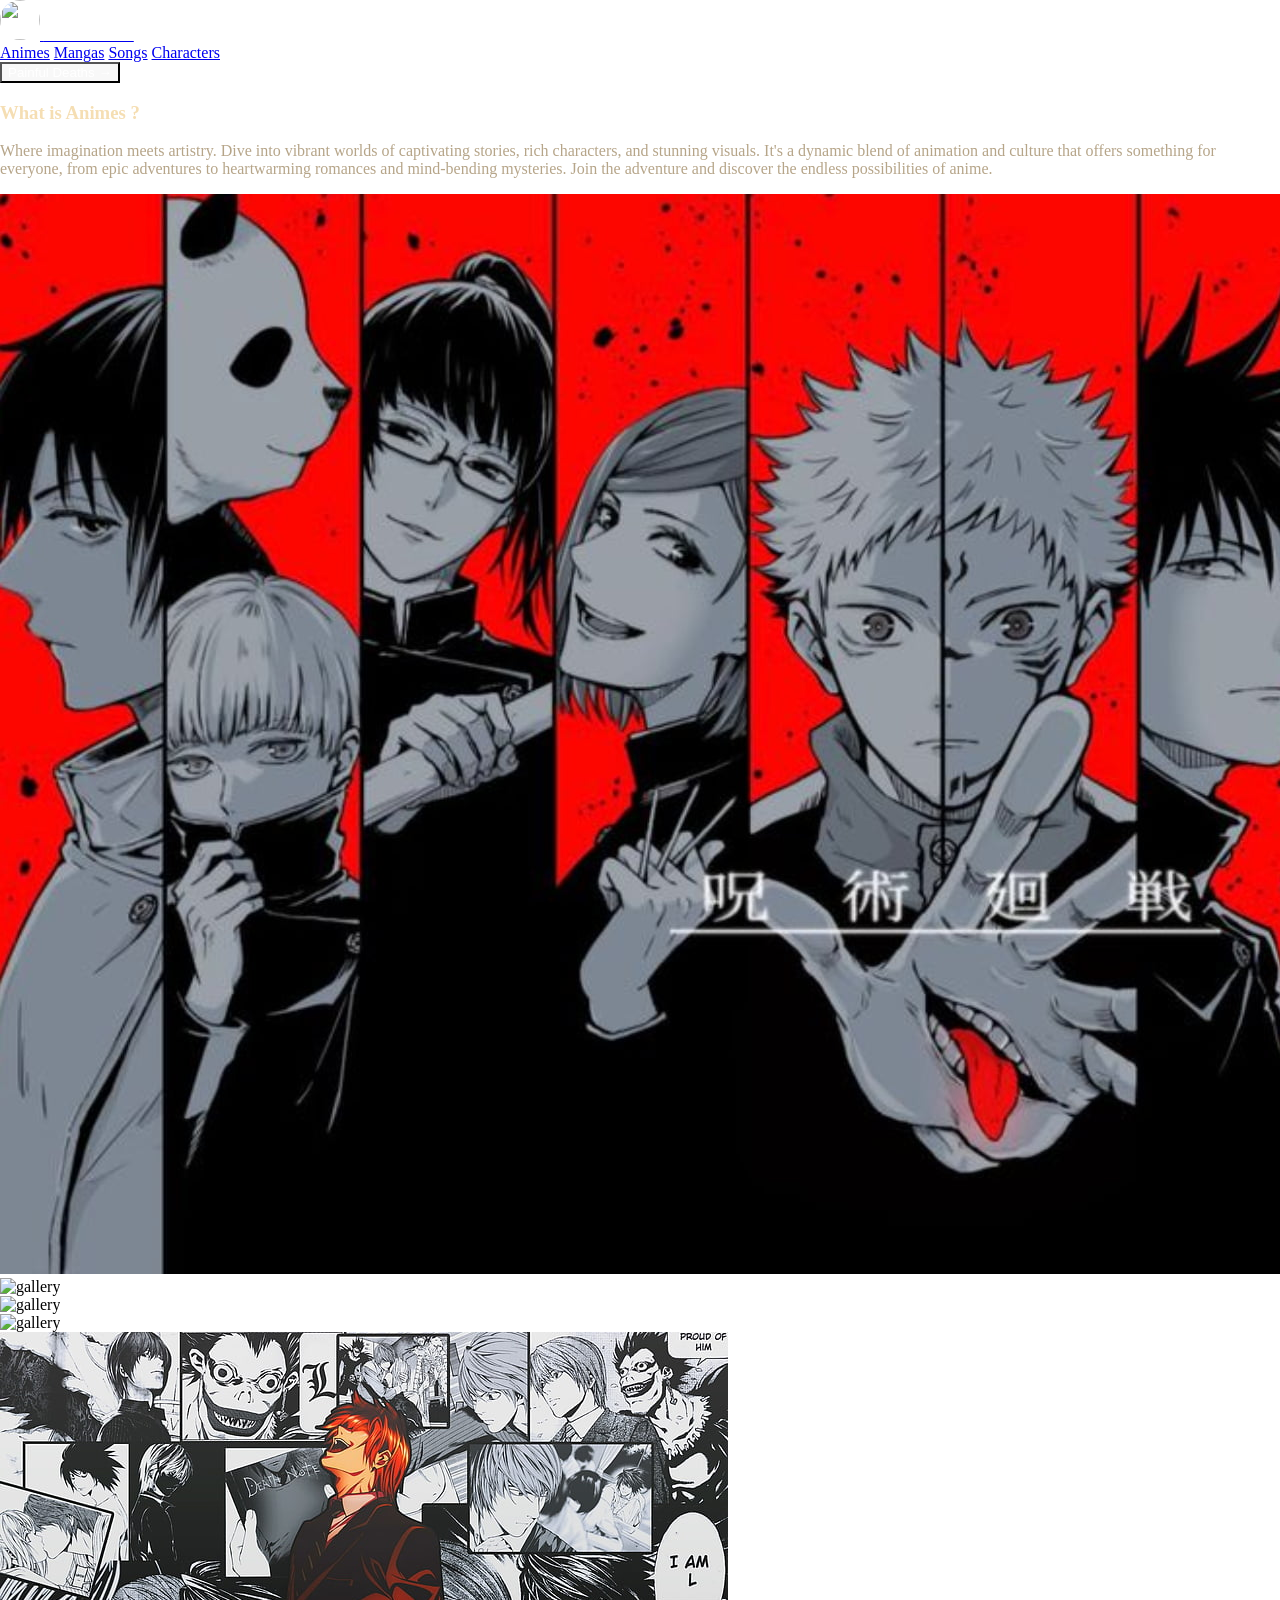
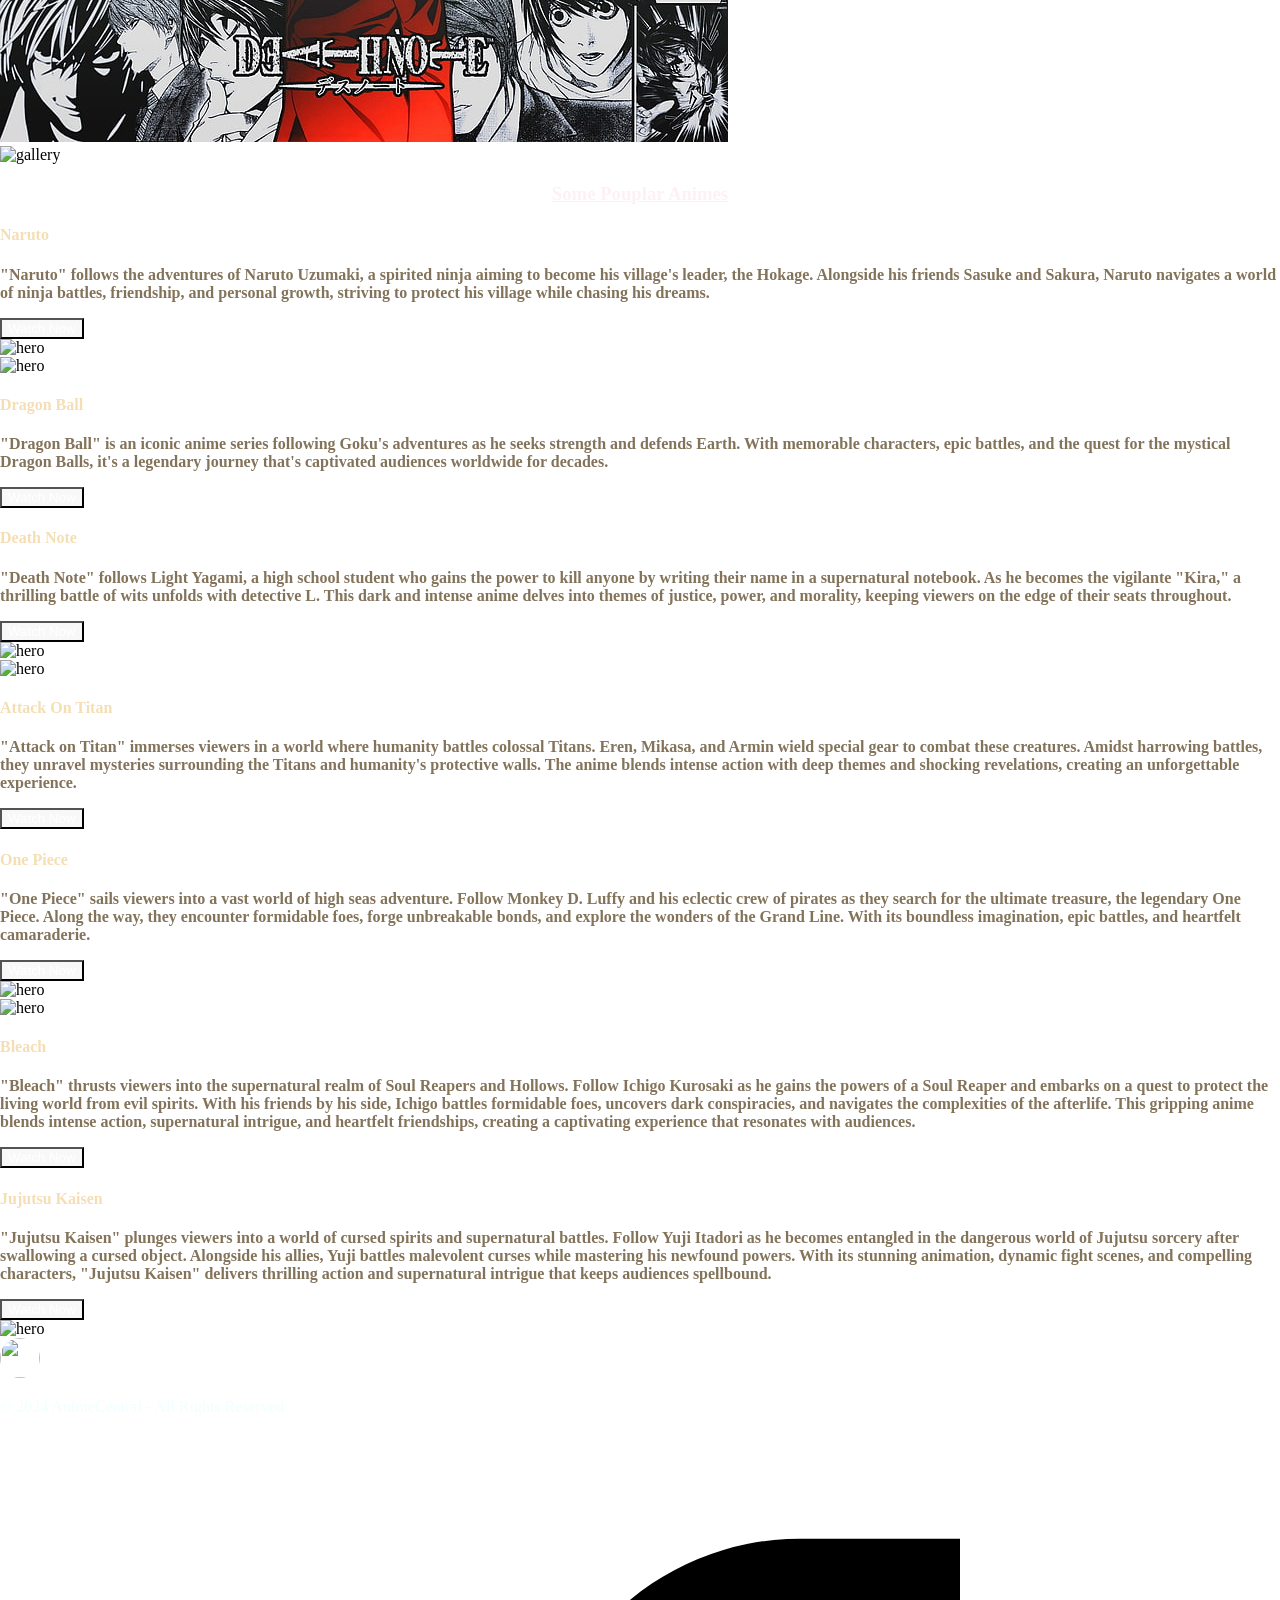
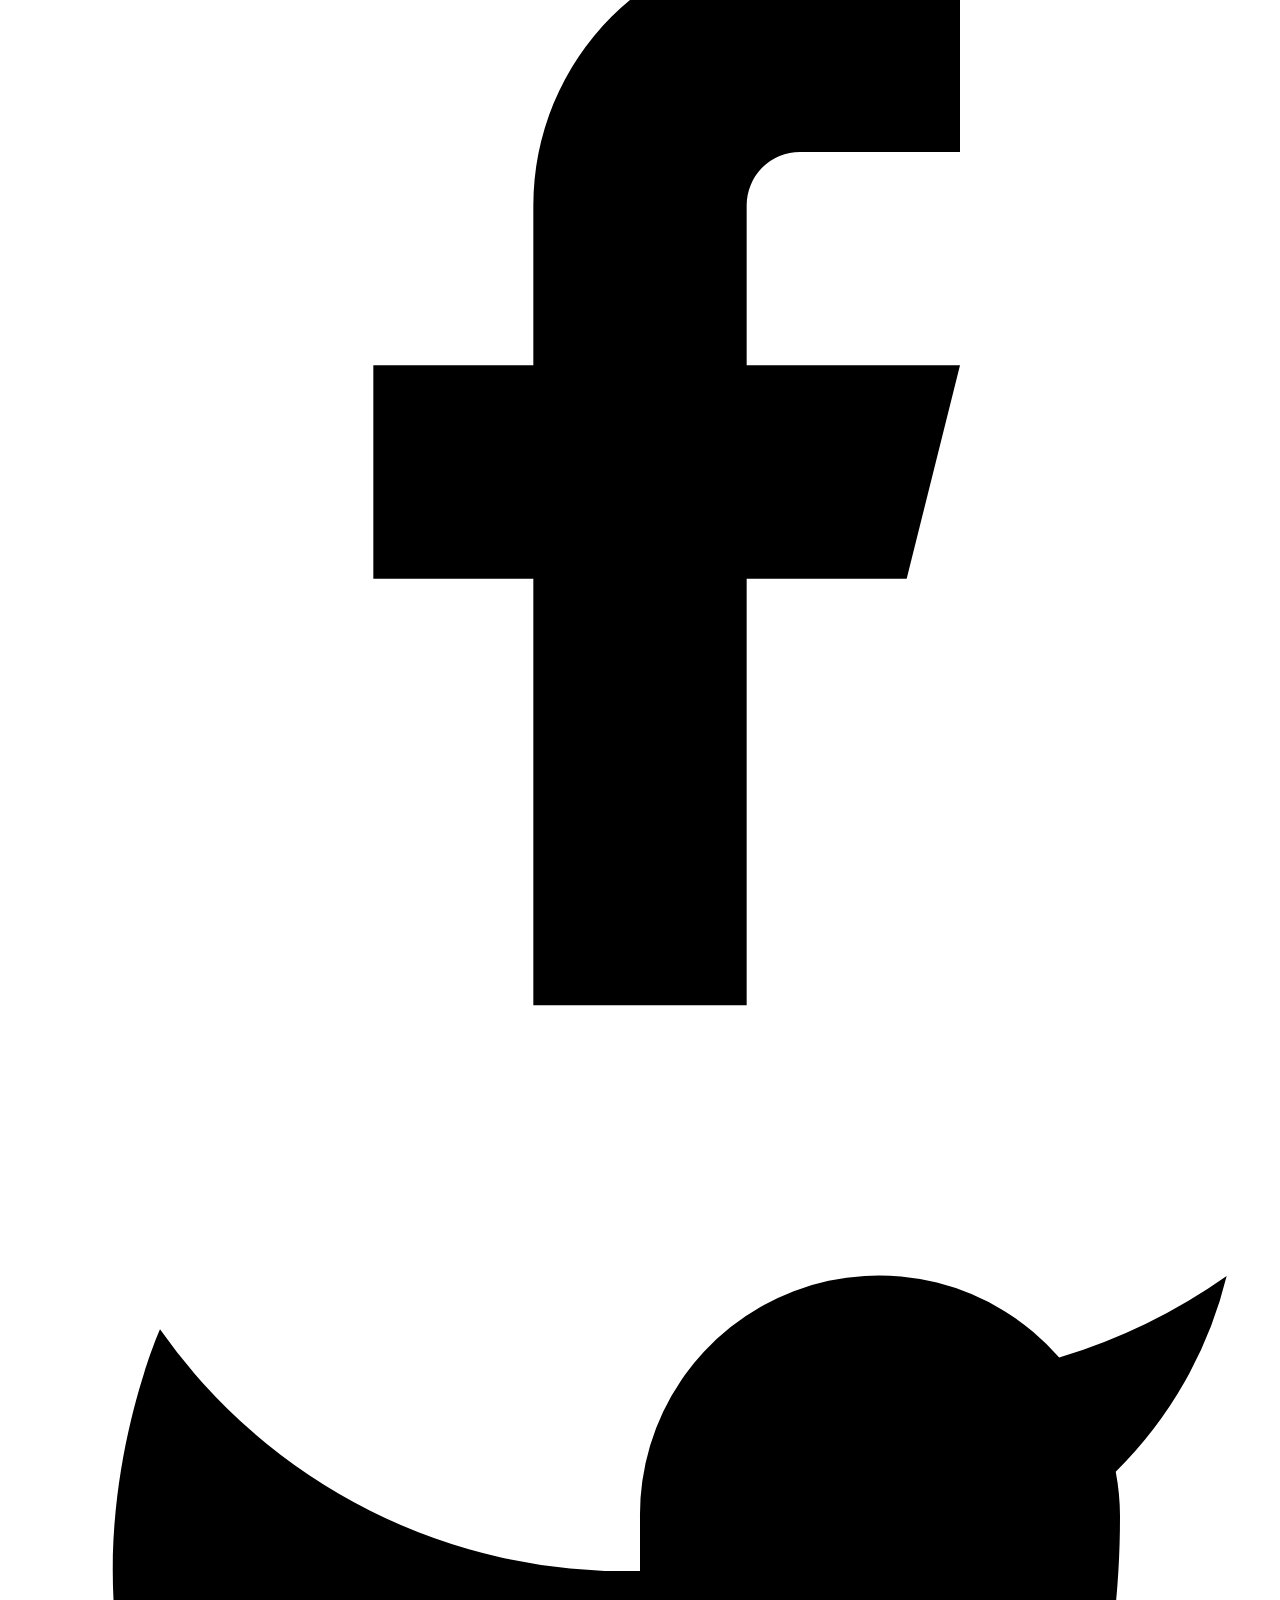
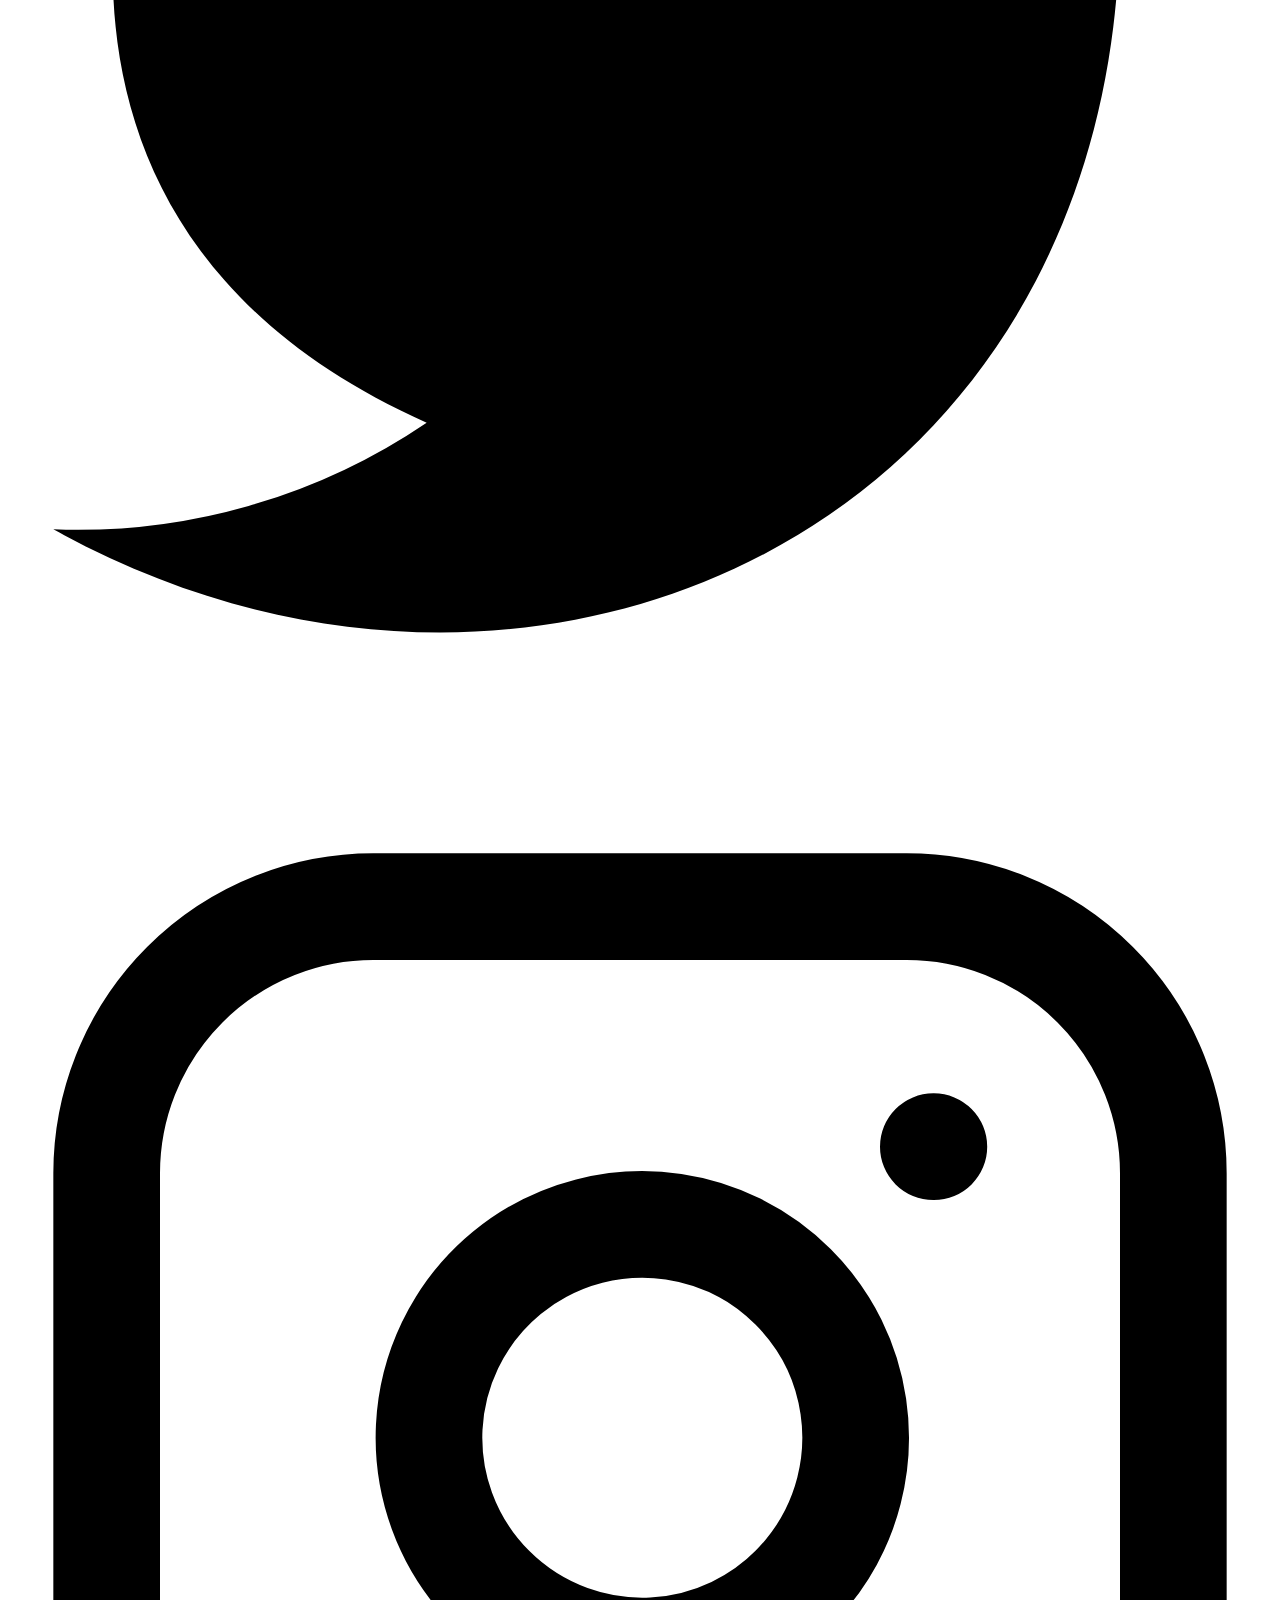
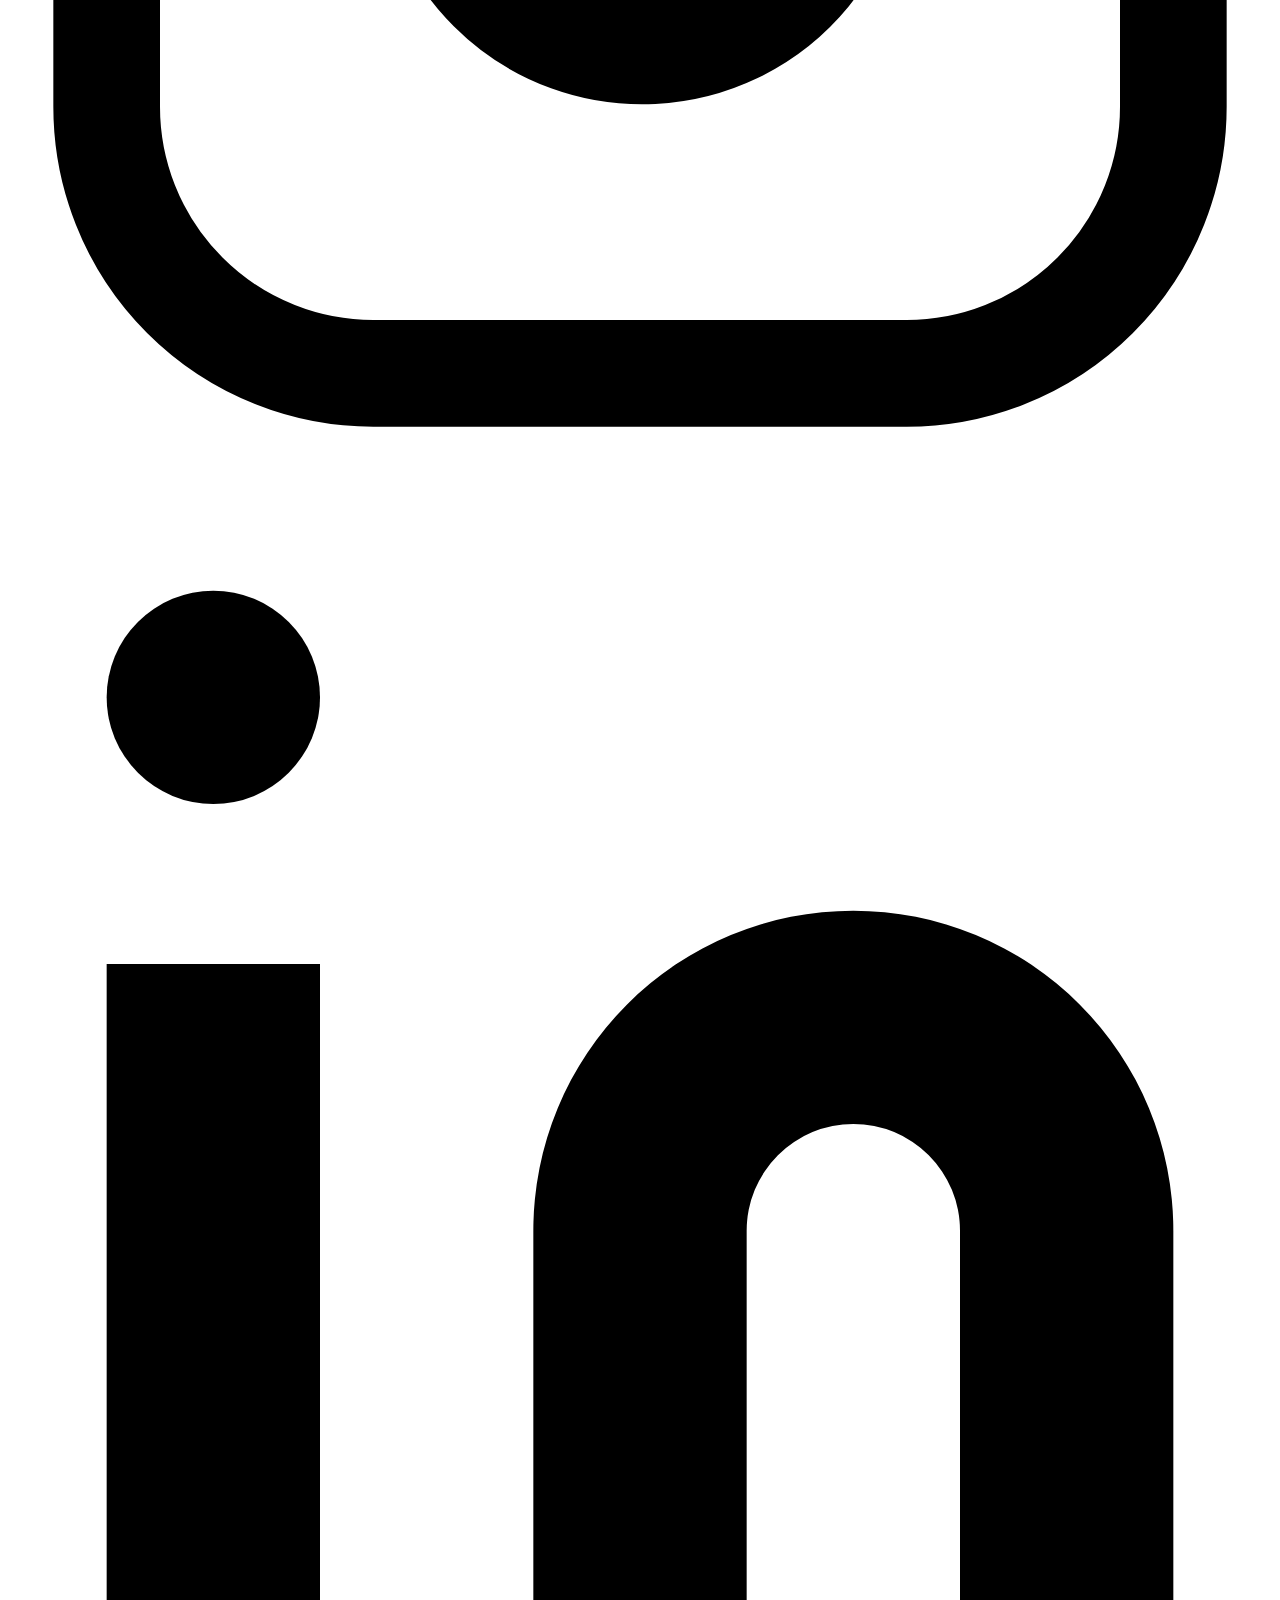
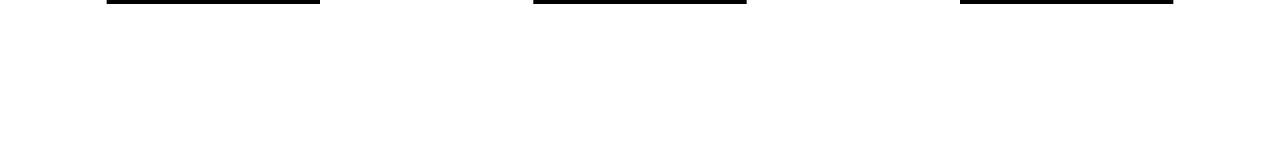
==== index.html @ fd080f4b "first commit" ====
<!DOCTYPE html>
<html lang="en">

<head>
  <meta charset="UTF-8">
  <meta name="viewport" content="width=device-width, initial-scale=1.0">
  <title>AnimeCentral - Greatest Anime Website</title>
  <link rel="stylesheet" href="style.css">
  <script src="https://cdn.tailwindcss.com"></script>
  <link rel="shortcut icon" href="Images\kakashi.ico" type="image/x-icon">


</head>

<body>
  <section class="main">
    <header class="text-gray-600 body-font">
      <div class="container mx-auto flex flex-wrap p-5 flex-col md:flex-row items-center">
        <a href="index.html" class="flex title-font font-medium items-center text-gray-900 mb-4 md:mb-0">
          <img
            src="https://www.wallpaperflare.com/static/467/499/639/sharingan-naruto-shippuuden-mangekyou-sharingan-uchiha-obito-wallpaper.jpg"
            alt="" style="height: 40px; width: 40px; object-fit: cover; border-radius: 50%;">
          <span class="ml-3 text-xl" style="color: white;">AnimeCentral</span>
        </a>
        <nav class="md:ml-auto md:mr-auto flex flex-wrap items-center text-base justify-center"
          style="color: white; cursor: pointer;">
          <a href="anime.html" class="mr-5 hover:text-white-900">Animes</a>
          <a href="manga.html" class="mr-5 hover:text-white-900">Mangas</a>
          <a href="song.html" class="mr-5 hover:text-white-900">Songs</a>
          <a href="character.html" class="mr-5 hover:text-white-900">Characters</a>
        </nav>
        <a href="death.html">
            
          <button
            class="inline-flex items-center bg-gray-100 border-0 py-1 px-3 focus:outline-none hover:bg-gray-200 rounded text-base mt-4 md:mt-0"
            style="background-color:rgba(188, 183, 186, 0.1); color: white;">Painful Deaths &rarr;
          </button>
      </a>
      </div>
    </header>
    <section class="text-gray-600 body-font">
      <div class="container px-5 py-24 mx-auto flex flex-wrap">
        <div class="flex w-full mb-20 flex-wrap">
          <h1 class="sm:text-3xl text-2xl font-medium title-font text-gray-900 lg:w-1/3 lg:mb-0 mb-4"
            style="color: wheat;">What is Animes ?</h1>
          <p class="lg:pl-6 lg:w-2/3 mx-auto leading-relaxed text-base" style="color: rgb(182, 165, 137);">Where
            imagination meets artistry. Dive into vibrant worlds of captivating stories, rich characters, and stunning
            visuals. It's a dynamic blend of animation and culture that offers something for everyone, from epic
            adventures to heartwarming romances and mind-bending mysteries. Join the adventure and discover the endless
            possibilities of anime.</p>
        </div>
        <div class="flex flex-wrap md:-m-2 -m-1">
          <div class="flex flex-wrap w-1/2">
            <div class="md:p-2 p-1 w-1/2">
              <img alt="gallery" class="w-full object-cover h-full object-center block"
                src="Images\wallpaperflare.com_wallpaper.jpg" style="object-fit: fill;">
            </div>
            <div class="md:p-2 p-1 w-1/2">
              <img alt="gallery" class="w-full object-cover h-full object-center block"
                src="https://e0.pxfuel.com/wallpapers/911/538/desktop-wallpaper-all-naruto-characters-naruto-shippuden-characters-thumbnail.jpg"
                style="object-fit: cover;">
            </div>
            <div class="md:p-2 p-1 w-full">
              <img alt="gallery" class="w-full h-full object-cover object-center block"
                src="https://www.animenewsnetwork.com/thumbnails/crop1200x630gHC/cms/daily-briefs/179746/aot_original-kv_logo_copyright-scaled.jpg"
                style="object-fit: fill;">
            </div>
          </div>
          <div class="flex flex-wrap w-1/2">
            <div class="md:p-2 p-1 w-full">
              <img alt="gallery" class="w-full h-full object-cover object-center block"
                src="https://static.bandainamcoent.eu/high/dragon-ball/super-dragonball-heroes/00-page-setup/sdbh_game-thumbnail.jpg"
                style="object-fit: fill; object-position: center center;">
            </div>
            <div class="md:p-2 p-1 w-1/2">
              <img alt="gallery" class="w-full object-cover h-full object-center block"
                src="Images\death-note-yagami-light-manga-anime-wallpaper-preview.jpg" style="object-fit: cover;">
            </div>
            <div class="md:p-2 p-1 w-1/2">
              <img alt="gallery" class="w-full object-cover h-full object-center block"
                src="https://static.bandainamcoent.eu/high/one-piece/one-piece-unlimited-word-red-dlx/00-page-setup/opuwr_game-thumbnail.jpg"
                style="object-fit: cover no-repeat; ">
            </div>
          </div>
        </div>
      </div>
      <h1 class="title-font sm:text-4xl text-3xl mb-4 font-medium text-white-900"
        style="text-align: center; color: lavenderblush; text-decoration-line: underline;">Some Pouplar Animes
      </h1>
      <section class="text-gray-600 body-font">
        <div class="container mx-auto flex px-5 py-24 md:flex-row flex-col items-center">
          <div
            class="lg:flex-grow md:w-1/2 lg:pr-24 md:pr-16 flex flex-col md:items-start md:text-left mb-16 md:mb-0 items-center text-center">
            <h1 class="title-font sm:text-4xl text-3xl mb-4 font-medium text-gray-900" style="color: wheat;">Naruto
            </h1>
            <p class="mb-8 leading-relaxed" style="color: rgb(131, 115, 90); font-weight: 600;">"Naruto" follows the
              adventures of Naruto Uzumaki, a spirited ninja aiming to become his village's leader, the Hokage.
              Alongside his friends Sasuke and Sakura, Naruto navigates a world of ninja battles, friendship, and
              personal growth, striving to protect his village while chasing his dreams.</p>
            <div class="flex justify-center">
              <a href="https://hianime.to/naruto-677">
                <button
                  class="inline-flex text-white bg-indigo-500 border-0 py-2 px-6 focus:outline-none hover:bg-indigo-600 rounded text-lg"
                  style="background-color:rgba(188, 183, 186, 0.1); color: white;">
                  Watch Now
                </button>
              </a>

            </div>
          </div>
          <div class="lg:max-w-lg lg:w-full md:w-1/2 w-5/6">
            <img class="object-cover object-center rounded" alt="hero"
              src="https://p325k7wa.twic.pics/high/naruto/naruto-suns-4/00-page-setup/ns4_game-thumbnail.jpg?twic=v1/resize=760/step=10/quality=80"
              style="object-fit: cover;">
          </div>
        </div>
      </section>
      <section class="text-gray-600 body-font">
        <div class="container mx-auto flex px-5 py-24 md:flex-row flex-col items-center">
          <div class="lg:max-w-lg lg:w-full md:w-1/2 w-5/6 mb-10 md:mb-0">
            <img class="object-cover object-center rounded" alt="hero"
              src="https://staticg.sportskeeda.com/editor/2022/12/3bfdc-16705286350714-1920.jpg">
          </div>
          <div
            class="lg:flex-grow md:w-1/2 lg:pl-24 md:pl-16 flex flex-col md:items-start md:text-left items-center text-center">
            <h1 class="title-font sm:text-4xl text-3xl mb-4 font-medium text-gray-900" style="color: wheat;">Dragon Ball
            </h1>
            <p class="mb-8 leading-relaxed" style="color: rgb(131, 115, 90)
                  ;font-weight: 600;">"Dragon Ball" is an iconic anime series following Goku's adventures as he seeks
              strength and defends Earth. With memorable characters, epic battles, and the quest for the mystical Dragon
              Balls, it's a legendary journey that's captivated audiences worldwide for decades.





            </p>
            <div class="flex justify-center">
              <a href="https://hianime.to/dragon-ball-509">
                <button
                  class="inline-flex text-white bg-indigo-500 border-0 py-2 px-6 focus:outline-none hover:bg-indigo-600 rounded text-lg"
                  style="background-color:rgba(188, 183, 186, 0.1); color: white;">
                  Watch Now
                </button>
              </a>
            </div>
          </div>
        </div>
      </section>

      <section class="text-gray-600 body-font">
        <div class="container mx-auto flex px-5 py-24 md:flex-row flex-col items-center">
          <div
            class="lg:flex-grow md:w-1/2 lg:pr-24 md:pr-16 flex flex-col md:items-start md:text-left mb-16 md:mb-0 items-center text-center">
            <h1 class="title-font sm:text-4xl text-3xl mb-4 font-medium text-gray-900" style="color: wheat;">Death Note
            </h1>
            <p class="mb-8 leading-relaxed" style="color: rgb(131, 115, 90); font-weight: 600;">"Death Note" follows
              Light Yagami, a high school student who gains the power to kill anyone by writing their name in a
              supernatural notebook. As he becomes the vigilante "Kira," a thrilling battle of wits unfolds with
              detective L. This dark and intense anime delves into themes of justice, power, and morality, keeping
              viewers on the edge of their seats throughout.
            </p>
            <div class="flex justify-center">
              <a href="https://hianime.to/death-note-60">
                <button
                  class="inline-flex text-white bg-indigo-500 border-0 py-2 px-6 focus:outline-none hover:bg-indigo-600 rounded text-lg"
                  style="background-color:rgba(188, 183, 186, 0.1); color: white;">
                  Watch Now
                </button>
              </a>
            </div>
          </div>
          <div class="lg:max-w-lg lg:w-full md:w-1/2 w-5/6">
            <img class="object-cover object-center rounded" alt="hero"
              src="https://saichintala.files.wordpress.com/2015/10/maxresdefault.jpg" style="object-fit: cover;">
          </div>
        </div>
      </section>

      <section class="text-gray-600 body-font">
        <div class="container mx-auto flex px-5 py-24 md:flex-row flex-col items-center">
          <div class="lg:max-w-lg lg:w-full md:w-1/2 w-5/6 mb-10 md:mb-0">
            <img class="object-cover object-center rounded" alt="hero"
              src="https://www.hindustantimes.com/ht-img/img/2023/11/09/1600x900/Attack_on_Titan_1688396118454_1699525146735.jpeg">
          </div>
          <div
            class="lg:flex-grow md:w-1/2 lg:pl-24 md:pl-16 flex flex-col md:items-start md:text-left items-center text-center">
            <h1 class="title-font sm:text-4xl text-3xl mb-4 font-medium text-gray-900" style="color: wheat;">Attack On
              Titan
            </h1>
            <p class="mb-8 leading-relaxed" style="color: rgb(131, 115, 90)
            ;font-weight: 600;">"Attack on Titan" immerses viewers in a world where humanity battles colossal Titans.
              Eren, Mikasa, and Armin wield special gear to combat these creatures. Amidst harrowing battles, they
              unravel mysteries surrounding the Titans and humanity's protective walls. The anime blends intense action
              with deep themes and shocking revelations, creating an unforgettable experience.
            </p>
            <div class="flex justify-center">
              <a href="https://hianime.to/attack-on-titan-112">
                <button
                  class="inline-flex text-white bg-indigo-500 border-0 py-2 px-6 focus:outline-none hover:bg-indigo-600 rounded text-lg"
                  style="background-color:rgba(188, 183, 186, 0.1); color: white;">
                  Watch Now
                </button>
              </a>
            </div>
          </div>
        </div>
      </section>

      <section class="text-gray-600 body-font">
        <div class="container mx-auto flex px-5 py-24 md:flex-row flex-col items-center">
          <div
            class="lg:flex-grow md:w-1/2 lg:pr-24 md:pr-16 flex flex-col md:items-start md:text-left mb-16 md:mb-0 items-center text-center">
            <h1 class="title-font sm:text-4xl text-3xl mb-4 font-medium text-gray-900" style="color: wheat;">One Piece
            </h1>
            <p class="mb-8 leading-relaxed" style="color: rgb(131, 115, 90); font-weight: 600;">"One Piece" sails
              viewers into a vast world of high seas adventure. Follow Monkey D. Luffy and his eclectic crew of pirates
              as they search for the ultimate treasure, the legendary One Piece. Along the way, they encounter
              formidable foes, forge unbreakable bonds, and explore the wonders of the Grand Line. With its boundless
              imagination, epic battles, and heartfelt camaraderie.

            </p>
            <div class="flex justify-center">
              <a href="https://hianime.to/one-piece-100">
                <button
                  class="inline-flex text-white bg-indigo-500 border-0 py-2 px-6 focus:outline-none hover:bg-indigo-600 rounded text-lg"
                  style="background-color:rgba(188, 183, 186, 0.1); color: white;">
                  Watch Now
                </button>
              </a>
            </div>
          </div>
          <div class="lg:max-w-lg lg:w-full md:w-1/2 w-5/6">
            <img class="object-cover object-center rounded" alt="hero"
              src="https://miro.medium.com/v2/resize:fit:850/1*8jusc7J3pC9_Qydw0OYThA.jpeg" style="object-fit: cover;">
          </div>
        </div>
      </section>

      <section class="text-gray-600 body-font">
        <div class="container mx-auto flex px-5 py-24 md:flex-row flex-col items-center">
          <div class="lg:max-w-lg lg:w-full md:w-1/2 w-5/6 mb-10 md:mb-0">
            <img class="object-cover object-center rounded" alt="hero"
              src="https://wallpapers.com/images/featured/bleach-anime-x5ildyvb7u41kblh.jpg">
          </div>
          <div
            class="lg:flex-grow md:w-1/2 lg:pl-24 md:pl-16 flex flex-col md:items-start md:text-left items-center text-center">
            <h1 class="title-font sm:text-4xl text-3xl mb-4 font-medium text-gray-900" style="color: wheat;">Bleach
            </h1>
            <p class="mb-8 leading-relaxed" style="color: rgb(131, 115, 90)
            ;font-weight: 600;">"Bleach" thrusts viewers into the supernatural realm of Soul Reapers and Hollows.
              Follow Ichigo Kurosaki as he gains the powers of a Soul Reaper and embarks on a quest to protect the
              living world from evil spirits. With his friends by his side, Ichigo battles formidable foes, uncovers
              dark conspiracies, and navigates the complexities of the afterlife. This gripping anime blends intense
              action, supernatural intrigue, and heartfelt friendships, creating a captivating experience that resonates
              with audiences.

            </p>
            <div class="flex justify-center">
              <a href="https://hianime.to/bleach-806">
                <button
                  class="inline-flex text-white bg-indigo-500 border-0 py-2 px-6 focus:outline-none hover:bg-indigo-600 rounded text-lg"
                  style="background-color:rgba(188, 183, 186, 0.1); color: white;">
                  Watch Now
                </button>
              </a>
            </div>
          </div>
        </div>
      </section>


      <section class="text-gray-600 body-font">
        <div class="container mx-auto flex px-5 py-24 md:flex-row flex-col items-center">
          <div
            class="lg:flex-grow md:w-1/2 lg:pr-24 md:pr-16 flex flex-col md:items-start md:text-left mb-16 md:mb-0 items-center text-center">
            <h1 class="title-font sm:text-4xl text-3xl mb-4 font-medium text-gray-900" style="color: wheat;">Jujutsu
              Kaisen
            </h1>
            <p class="mb-8 leading-relaxed" style="color: rgb(131, 115, 90); font-weight: 600;">"Jujutsu Kaisen" plunges
              viewers into a world of cursed spirits and supernatural battles. Follow Yuji Itadori as he becomes
              entangled in the dangerous world of Jujutsu sorcery after swallowing a cursed object. Alongside his
              allies, Yuji battles malevolent curses while mastering his newfound powers. With its stunning animation,
              dynamic fight scenes, and compelling characters, "Jujutsu Kaisen" delivers thrilling action and
              supernatural intrigue that keeps audiences spellbound.
            </p>
            <div class="flex justify-center">
              <a href="https://hianime.to/jujutsu-kaisen-tv-534">
                <button
                  class="inline-flex text-white bg-indigo-500 border-0 py-2 px-6 focus:outline-none hover:bg-indigo-600 rounded text-lg"
                  style="background-color:rgba(188, 183, 186, 0.1); color: white;">
                  Watch Now
                </button>
              </a>
            </div>
          </div>
          <div class="lg:max-w-lg lg:w-full md:w-1/2 w-5/6">
            <img class="object-cover object-center rounded" alt="hero"
              src="https://p325k7wa.twic.pics/high/jujutsu-kaisen/jujutsu-kaisen-cursed-clash/00-page-setup/JJK-header-mobile2.jpg?twic=v1/resize=760/step=10/quality=80"
              style="object-fit: cover;">
          </div>
        </div>
      </section>


      <footer class="text-gray-600 body-font">
        <div class="container px-5 py-8 mx-auto flex items-center sm:flex-row flex-col">
          <a class="flex title-font font-medium items-center md:justify-start justify-center text-gray-900">
            <img
              src="https://www.wallpaperflare.com/static/467/499/639/sharingan-naruto-shippuuden-mangekyou-sharingan-uchiha-obito-wallpaper.jpg"
              alt="" style="height: 40px; width: 40px; object-fit: cover; border-radius: 50%;">
            <span class="ml-3 text-xl" style="color: white;">AnimeCentral</span>
          </a>
          <p class="text-sm text-gray-500 sm:ml-4 sm:pl-4 sm:border-l-2 sm:border-gray-200 sm:py-2 sm:mt-0 mt-4"
            style="color: azure;">© 2024 AnimeCentral - All Rights Reserved
          </p>
          <span class="inline-flex sm:ml-auto sm:mt-0 mt-4 justify-center sm:justify-start">
            <a class="text-gray-500">
              <svg fill="currentColor" stroke-linecap="round" stroke-linejoin="round" stroke-width="2" class="w-5 h-5"
                viewBox="0 0 24 24">
                <path d="M18 2h-3a5 5 0 00-5 5v3H7v4h3v8h4v-8h3l1-4h-4V7a1 1 0 011-1h3z"></path>
              </svg>
            </a>
            <a class="ml-3 text-gray-500">
              <svg fill="currentColor" stroke-linecap="round" stroke-linejoin="round" stroke-width="2" class="w-5 h-5"
                viewBox="0 0 24 24">
                <path
                  d="M23 3a10.9 10.9 0 01-3.14 1.53 4.48 4.48 0 00-7.86 3v1A10.66 10.66 0 013 4s-4 9 5 13a11.64 11.64 0 01-7 2c9 5 20 0 20-11.5a4.5 4.5 0 00-.08-.83A7.72 7.72 0 0023 3z">
                </path>
              </svg>
            </a>
            <a class="ml-3 text-gray-500">
              <svg fill="none" stroke="currentColor" stroke-linecap="round" stroke-linejoin="round" stroke-width="2"
                class="w-5 h-5" viewBox="0 0 24 24">
                <rect width="20" height="20" x="2" y="2" rx="5" ry="5"></rect>
                <path d="M16 11.37A4 4 0 1112.63 8 4 4 0 0116 11.37zm1.5-4.87h.01"></path>
              </svg>
            </a>
            <a class="ml-3 text-gray-500">
              <svg fill="currentColor" stroke="currentColor" stroke-linecap="round" stroke-linejoin="round"
                stroke-width="0" class="w-5 h-5" viewBox="0 0 24 24">
                <path stroke="none"
                  d="M16 8a6 6 0 016 6v7h-4v-7a2 2 0 00-2-2 2 2 0 00-2 2v7h-4v-7a6 6 0 016-6zM2 9h4v12H2z"></path>
                <circle cx="4" cy="4" r="2" stroke="none"></circle>
              </svg>
            </a>
          </span>
        </div>
      </footer>
    </section>
  </section>
</body>

</html>
---- style.css ----
body{
    background-image: url("https://wallpapercave.com/wp/10sDgAY.jpg");
    background-position: center center;
}

body, html{
    height: 100%;
    margin: 0;
    padding: 0;
}
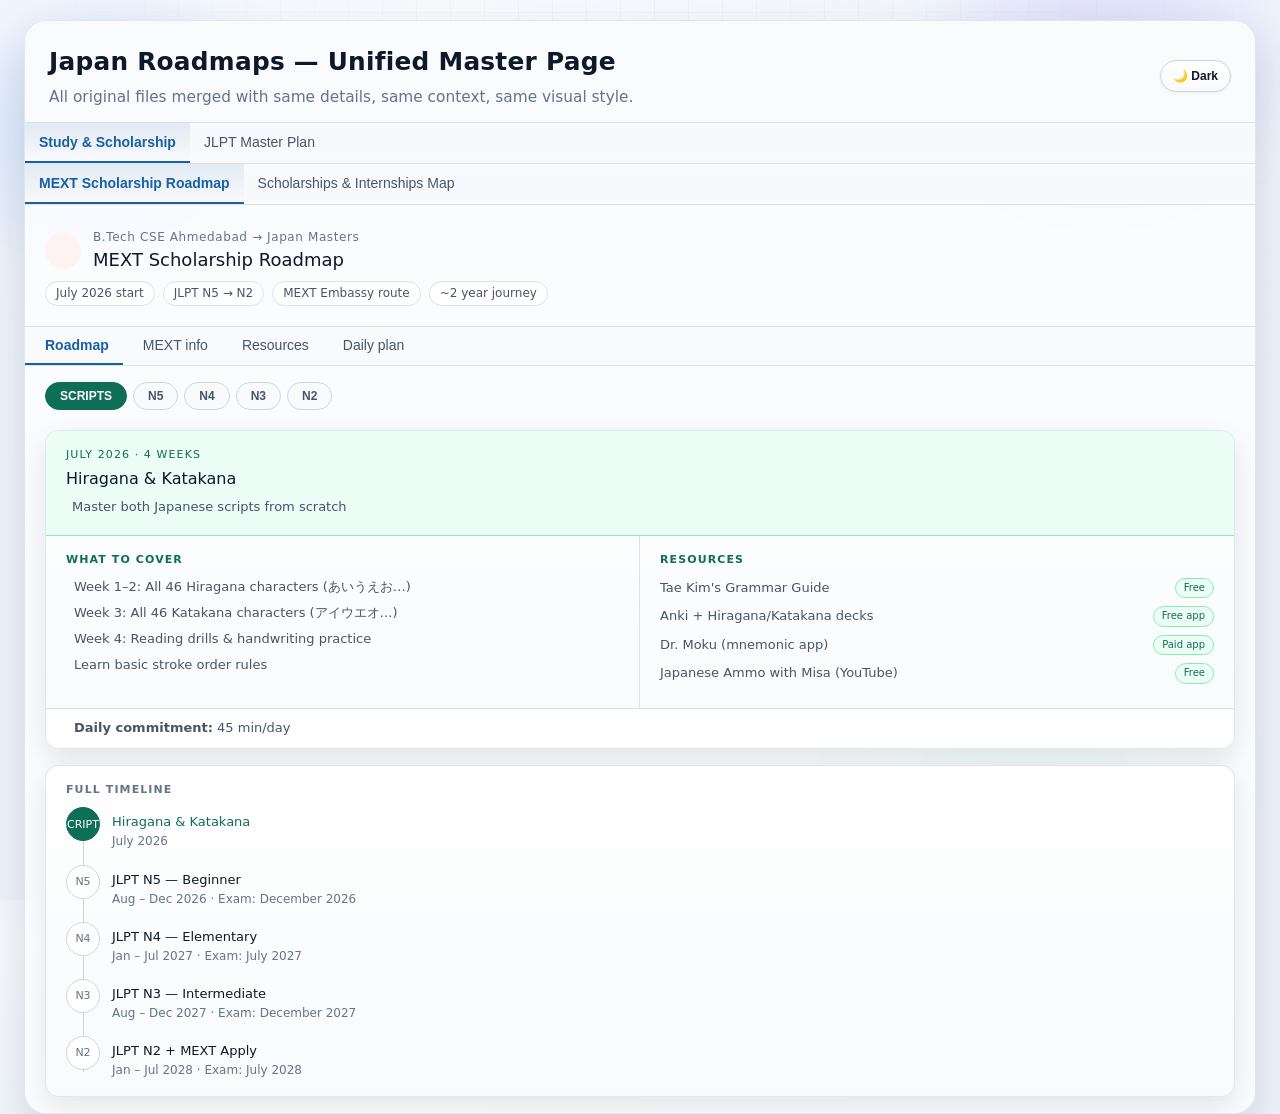
==== commit eeb22f30: "New file" ====
--- a/index.html
+++ b/index.html
@@ -1,354 +1,860 @@
 <!DOCTYPE html>
 <html lang="en">
-
 <head>
-  <meta charset="UTF-8">
-  <meta name="viewport" content="width=device-width, initial-scale=1.0">
-  <title>AnimeCentral - Greatest Anime Website</title>
-  <link rel="stylesheet" href="style.css">
-  <script src="https://cdn.tailwindcss.com"></script>
-  <link rel="shortcut icon" href="Images\kakashi.ico" type="image/x-icon">
-
-
+<meta charset="UTF-8" />
+<meta name="viewport" content="width=device-width, initial-scale=1.0" />
+<title>Japan Study & JLPT Master Roadmaps (Merged)</title>
+<style>
+:root{
+  --font-sans: Inter, ui-sans-serif, system-ui, -apple-system, BlinkMacSystemFont, "Segoe UI", sans-serif;
+
+  --bg: radial-gradient(1200px 500px at 10% -20%, #e8f0ff 0%, #f7f9fd 45%, #eef3fb 100%);
+  --surface-1: #ffffff;
+  --surface-2: #f8fafc;
+  --surface-soft: #f3f6fc;
+  --glass: rgba(255,255,255,.72);
+
+  --text-primary: #0f172a;
+  --text-secondary: #475569;
+  --text-muted: #64748b;
+  --text-accent: #185fa5;
+  --text-success: #0f6e56;
+  --text-danger: #9b2c2c;
+  --text-warning: #854f0b;
+  --text-pro: #534ab7;
+
+  --fill-accent: #185fa5;
+  --bg-accent: #eaf3ff;
+  --bg-success: #ecfdf5;
+  --bg-danger: #fef2f2;
+  --bg-warning: #fff7ed;
+  --bg-pro: #f5f3ff;
+
+  --border: #dbe2ea;
+  --border-strong: #cbd5e1;
+  --border-accent: #93c5fd;
+  --border-success: #86efac;
+  --border-danger: #fda4af;
+  --border-warning: #fdba74;
+  --border-pro: #c4b5fd;
+
+  --radius: 14px;
+  --radius-lg: 18px;
+
+  --shadow-xs: 0 1px 3px rgba(15, 23, 42, .06);
+  --shadow-sm: 0 4px 12px rgba(15, 23, 42, .06);
+  --shadow-md: 0 10px 28px rgba(15, 23, 42, .10);
+  --shadow-lg: 0 20px 44px rgba(15, 23, 42, .14);
+
+  --neo-1: #6aa7ff;
+  --neo-2: #8b7bff;
+  --neo-3: #37d6c4;
+}
+
+/* DARK THEME */
+[data-theme="dark"]{
+  --bg: radial-gradient(1200px 600px at 8% -15%, #0e1b34 0%, #0b1224 42%, #090f1d 100%);
+  --surface-1: #0f172a;
+  --surface-2: #111c32;
+  --surface-soft: #0f1a30;
+  --glass: rgba(15, 23, 42, .72);
+
+  --text-primary: #e5edf9;
+  --text-secondary: #b8c4d8;
+  --text-muted: #8da0bf;
+  --text-accent: #7eb5ff;
+  --text-success: #48d5a8;
+  --text-danger: #ff8f8f;
+  --text-warning: #ffc778;
+  --text-pro: #b9a7ff;
+
+  --fill-accent: #7eb5ff;
+  --bg-accent: rgba(66, 125, 221, .16);
+  --bg-success: rgba(30, 166, 112, .17);
+  --bg-danger: rgba(205, 74, 74, .15);
+  --bg-warning: rgba(205, 139, 42, .16);
+  --bg-pro: rgba(124, 95, 244, .16);
+
+  --border: #253452;
+  --border-strong: #2f446b;
+  --border-accent: #4f8ce6;
+  --border-success: #35b788;
+  --border-danger: #d97a7a;
+  --border-warning: #d89d54;
+  --border-pro: #8676ea;
+
+  --shadow-xs: 0 1px 3px rgba(0,0,0,.30);
+  --shadow-sm: 0 4px 12px rgba(0,0,0,.30);
+  --shadow-md: 0 10px 28px rgba(0,0,0,.36);
+  --shadow-lg: 0 20px 44px rgba(0,0,0,.45);
+
+  --neo-1: #6aa7ff;
+  --neo-2: #a68cff;
+  --neo-3: #3fe0cf;
+}
+
+*{box-sizing:border-box}
+html,body{height:100%}
+html.theme-anim,
+html.theme-anim *,
+html.theme-anim *::before,
+html.theme-anim *::after{
+  transition:
+    background-color .35s ease,
+    color .35s ease,
+    border-color .35s ease,
+    box-shadow .35s ease,
+    fill .35s ease,
+    stroke .35s ease !important;
+}
+body{
+  margin:0;
+  background:var(--bg);
+  color:var(--text-primary);
+  font-family:var(--font-sans);
+  -webkit-font-smoothing:antialiased;
+  text-rendering:optimizeLegibility;
+  line-height:1.45;
+  position:relative;
+  overflow-x:hidden;
+}
+
+/* Futuristic animated background layers */
+body::before, body::after{
+  content:"";
+  position:fixed;
+  inset:-10% -10%;
+  z-index:-3;
+  pointer-events:none;
+}
+body::before{
+  background:
+    radial-gradient(300px 220px at 15% 20%, color-mix(in srgb, var(--neo-1) 26%, transparent), transparent 70%),
+    radial-gradient(280px 220px at 80% 15%, color-mix(in srgb, var(--neo-2) 24%, transparent), transparent 72%),
+    radial-gradient(320px 250px at 75% 80%, color-mix(in srgb, var(--neo-3) 20%, transparent), transparent 72%);
+  filter:blur(16px);
+  animation:auraShift 14s ease-in-out infinite alternate;
+}
+body::after{
+  z-index:-2;
+  opacity:.18;
+  background-image:
+    linear-gradient(to right, color-mix(in srgb, var(--text-accent) 20%, transparent) 1px, transparent 1px),
+    linear-gradient(to bottom, color-mix(in srgb, var(--text-accent) 16%, transparent) 1px, transparent 1px);
+  background-size: 34px 34px;
+  mask-image: radial-gradient(circle at 50% 35%, #000 28%, transparent 72%);
+}
+@keyframes auraShift{
+  0%{transform:translate3d(0,0,0) scale(1)}
+  100%{transform:translate3d(1.5%, -1%, 0) scale(1.04)}
+}
+
+/* click ripple */
+.click-anim{
+  position:relative;
+  overflow:hidden;
+}
+.click-anim::after{
+  content:"";
+  position:absolute;
+  left:50%;
+  top:50%;
+  width:8px;height:8px;
+  border-radius:999px;
+  background:color-mix(in srgb, var(--text-accent) 35%, transparent);
+  transform:translate(-50%,-50%) scale(1);
+  opacity:0;
+  pointer-events:none;
+}
+.click-anim:active::after{
+  animation:ripple .45s ease-out;
+}
+@keyframes ripple{
+  0%{opacity:.55; transform:translate(-50%,-50%) scale(1)}
+  100%{opacity:0; transform:translate(-50%,-50%) scale(20)}
+}
+
+#app{
+  width:min(1500px, calc(100% - 2rem));
+  margin:clamp(8px, 1.6vw, 24px) auto;
+  min-height:calc(100vh - 1.25rem);
+  background:var(--glass);
+  border:1px solid color-mix(in srgb, var(--border) 80%, transparent);
+  border-radius:clamp(12px, 1.8vw, 22px);
+  overflow:hidden;
+  box-shadow:var(--shadow-lg);
+  backdrop-filter: blur(10px);
+}
+.sr-only{position:absolute;width:1px;height:1px;padding:0;margin:-1px;overflow:hidden;clip:rect(0,0,0,0);border:0}
+
+.theme-toggle{
+  margin-left:auto;
+  border:1px solid var(--border-strong);
+  background:linear-gradient(180deg, var(--surface-1), var(--surface-2));
+  color:var(--text-primary);
+  padding:8px 12px;
+  border-radius:999px;
+  font-size:12px;
+  font-weight:700;
+  cursor:pointer;
+  box-shadow:var(--shadow-xs);
+  transition:.2s ease;
+}
+.theme-toggle:hover{transform:translateY(-1px); box-shadow:var(--shadow-sm)}
+.theme-toggle:active{transform:translateY(0)}
+
+/* Header + top nav */
+.top-wrap{
+  position:sticky;
+  top:0;
+  z-index:100;
+  border-bottom:0.5px solid var(--border);
+  background:linear-gradient(180deg, color-mix(in srgb, var(--surface-2) 92%, transparent), color-mix(in srgb, var(--surface-2) 82%, transparent));
+  backdrop-filter:blur(12px);
+}
+.top-head{
+  padding:clamp(0.9rem, 1.8vw, 1.4rem) clamp(0.95rem, 2vw, 1.5rem) .9rem;
+  display:flex;align-items:center;gap:10px;
+}
+.top-title{margin:0;font-size:clamp(1.02rem, .95rem + .7vw, 1.45rem);font-weight:700;letter-spacing:.01em}
+.top-sub{margin:6px 0 0;font-size:clamp(.76rem, .7rem + .24vw, .95rem);color:var(--text-muted)}
+
+.main-tabs,.sub-tabs{
+  display:flex;overflow-x:auto;border-top:0.5px solid var(--border);scrollbar-width:thin;
+  background:color-mix(in srgb, var(--surface-2) 86%, transparent);
+}
+.main-tabs::-webkit-scrollbar,.sub-tabs::-webkit-scrollbar{height:8px}
+.main-tabs::-webkit-scrollbar-thumb,.sub-tabs::-webkit-scrollbar-thumb{background:var(--border-strong);border-radius:999px}
+
+.main-tab,.sub-tab{
+  padding:11px 14px;border:none;background:none;cursor:pointer;display:flex;align-items:center;gap:6px;
+  font-size:13px;border-bottom:2px solid transparent;white-space:nowrap;flex-shrink:0;transition:all .18s ease;
+  position:relative;overflow:hidden;
+}
+.main-tab::after,.sub-tab::after{
+  content:"";position:absolute;inset:0;transform:translateX(-120%);
+  background:linear-gradient(120deg, transparent 35%, color-mix(in srgb, var(--text-accent) 16%, transparent) 50%, transparent 65%);
+  transition:transform .55s ease;
+}
+.main-tab:hover::after,.sub-tab:hover::after{transform:translateX(120%)}
+.main-tab.on,.sub-tab.on{
+  color:var(--text-accent);border-bottom-color:var(--fill-accent);font-weight:700;
+  background:linear-gradient(180deg, color-mix(in srgb, var(--text-accent) 10%, transparent), transparent);
+}
+.main-tab:not(.on),.sub-tab:not(.on){color:var(--text-secondary)}
+
+.page{padding:0}
+.hidden{display:none}
+
+/* page switch animation */
+.page-enter{
+  animation:pageIn .28s ease;
+}
+@keyframes pageIn{
+  from{opacity:0; transform:translateY(8px) scale(.995)}
+  to{opacity:1; transform:translateY(0) scale(1)}
+}
+
+/* Shared styles from source files */
+.tb,.tab-btn,.tabbtn{
+  padding:10px 14px;border:none;background:none;cursor:pointer;display:flex;align-items:center;gap:6px;
+  font-size:13px;border-bottom:2px solid transparent;white-space:nowrap;flex-shrink:0;transition:all .16s ease;
+  position:relative;overflow:hidden;
+}
+.tb.on,.tab-btn.active,.tabbtn.on{color:var(--text-accent);border-bottom-color:var(--fill-accent);font-weight:700}
+.tb:not(.on),.tab-btn:not(.active),.tabbtn:not(.on){color:var(--text-secondary)}
+.tb:hover,.tab-btn:hover,.tabbtn:hover{background:color-mix(in srgb, var(--border-strong) 35%, transparent)}
+
+.cd,.card,.card2{
+  background:linear-gradient(180deg, color-mix(in srgb, var(--surface-1) 96%, transparent), color-mix(in srgb, var(--surface-2) 96%, transparent));
+  border:1px solid color-mix(in srgb, var(--border) 82%, transparent);
+  border-radius:var(--radius);
+  box-shadow:var(--shadow-sm);
+  transition:transform .2s ease, box-shadow .2s ease, border-color .2s ease;
+}
+.cd:hover,.card:hover,.card2:hover{
+  transform:translateY(-2px);
+  box-shadow:var(--shadow-md);
+  border-color:color-mix(in srgb, var(--text-accent) 32%, var(--border));
+}
+.cd{padding:1rem 1.25rem;margin-bottom:10px}
+.card{border-radius:var(--radius)}
+.card2{padding:1rem 1.25rem;margin-bottom:10px}
+
+.lb,.section-label,.lbl{font-size:11px;font-weight:700;text-transform:uppercase;letter-spacing:.1em;margin:0 0 10px}
+.tg,.tag,.badge{font-size:10px;padding:2px 8px;border-radius:999px;border:0.5px solid;white-space:nowrap}
+.badge{margin-left:8px}
+.kv{display:flex;gap:1rem;padding:7px 0;border-bottom:0.5px solid var(--border)}
+.kv:last-child{border-bottom:none}
+.kvl{min-width:116px;font-size:12px;font-weight:600;color:var(--text-muted)}
+.kvv{font-size:13px;color:var(--text-primary);line-height:1.55}
+.qa{padding:10px 0;border-bottom:0.5px solid var(--border)}
+.qa:last-child{border-bottom:none;padding-bottom:0}
+
+.pill-btn,.lvlpill{
+  padding:6px 14px;border-radius:999px;font-size:12px;font-weight:700;cursor:pointer;white-space:nowrap;
+  transition:all .18s ease;border:0.5px solid var(--border-strong);background:var(--surface-2);color:var(--text-secondary);
+}
+.pill-btn:hover,.lvlpill:hover{transform:translateY(-1px);box-shadow:var(--shadow-xs)}
+.pill-btn:active,.lvlpill:active{transform:translateY(0)}
+
+.row-item{display:flex;gap:12px;align-items:flex-start}
+.stat{
+  flex:1;text-align:center;padding:10px 4px;border-radius:10px;background:var(--surface-1);
+  border:0.5px solid var(--border);box-shadow:inset 0 0 0 1px color-mix(in srgb, #fff 24%, transparent);
+}
+.statn{font-size:18px;font-weight:700;margin:0}
+.statl{font-size:10px;color:var(--text-muted);margin:2px 0 0;text-transform:uppercase;letter-spacing:.05em}
+.bk,.yt,.tip{padding:10px 0;border-bottom:0.5px solid var(--border)}
+.bk:last-child,.yt:last-child,.tip:last-child{border-bottom:none;padding-bottom:0}
+.yt,.tip{display:flex;gap:10px;align-items:flex-start}
+
+/* Big screens (PC/TV) */
+@media (min-width: 1280px){
+  body{font-size:16px}
+  .top-title{font-size:1.55rem}
+  .top-sub{font-size:.96rem}
+  .main-tab,.sub-tab,.tb,.tab-btn,.tabbtn{font-size:14px}
+  .kvl,.kvv{font-size:14px}
+  .card,.cd,.card2{box-shadow:var(--shadow-md)}
+  #app{width:min(1750px, calc(100% - 3rem))}
+}
+
+/* Laptop/tablet */
+@media (max-width: 1024px){
+  #app{width:min(1200px, calc(100% - 1rem)); margin:8px auto}
+}
+
+/* Mobile */
+@media (max-width: 860px){
+  #app{width:100%;margin:0;min-height:100vh;border:none;border-radius:0}
+  .top-wrap{top:0}
+  .top-head{padding:.92rem .95rem .74rem}
+  .main-tab,.sub-tab,.tb,.tab-btn,.tabbtn{padding:10px 12px;font-size:12.5px}
+  .kv{flex-direction:column;gap:3px}
+  .kvl{min-width:unset}
+  .cd,.card2{padding:.92rem 1rem}
+
+  [style*="grid-template-columns:minmax(0,1fr) minmax(0,1fr)"]{display:block !important}
+  [style*="grid-template-columns:minmax(0,1fr) minmax(0,1fr)"] > div{
+    border-right:none !important;
+    border-bottom:0.5px solid var(--border)
+  }
+  [style*="grid-template-columns:minmax(0,1fr) minmax(0,1fr)"] > div:last-child{border-bottom:none}
+}
+
+/* Tiny mobile */
+@media (max-width: 480px){
+  .top-title{font-size:1rem}
+  .top-sub{font-size:.77rem}
+  .badge,.tg,.tag{font-size:9px;padding:2px 7px}
+}
+
+/* Reduced motion */
+@media (prefers-reduced-motion: reduce){
+  *{transition:none !important; animation:none !important}
+  body::before{animation:none}
+}
+</style>
 </head>
-
 <body>
-  <section class="main">
-    <header class="text-gray-600 body-font">
-      <div class="container mx-auto flex flex-wrap p-5 flex-col md:flex-row items-center">
-        <a href="index.html" class="flex title-font font-medium items-center text-gray-900 mb-4 md:mb-0">
-          <img
-            src="https://www.wallpaperflare.com/static/467/499/639/sharingan-naruto-shippuuden-mangekyou-sharingan-uchiha-obito-wallpaper.jpg"
-            alt="" style="height: 40px; width: 40px; object-fit: cover; border-radius: 50%;">
-          <span class="ml-3 text-xl" style="color: white;">AnimeCentral</span>
-        </a>
-        <nav class="md:ml-auto md:mr-auto flex flex-wrap items-center text-base justify-center"
-          style="color: white; cursor: pointer;">
-          <a href="anime.html" class="mr-5 hover:text-white-900">Animes</a>
-          <a href="manga.html" class="mr-5 hover:text-white-900">Mangas</a>
-          <a href="song.html" class="mr-5 hover:text-white-900">Songs</a>
-          <a href="character.html" class="mr-5 hover:text-white-900">Characters</a>
-        </nav>
-        <a href="death.html">
-            
-          <button
-            class="inline-flex items-center bg-gray-100 border-0 py-1 px-3 focus:outline-none hover:bg-gray-200 rounded text-base mt-4 md:mt-0"
-            style="background-color:rgba(188, 183, 186, 0.1); color: white;">Painful Deaths &rarr;
-          </button>
-      </a>
-      </div>
-    </header>
-    <section class="text-gray-600 body-font">
-      <div class="container px-5 py-24 mx-auto flex flex-wrap">
-        <div class="flex w-full mb-20 flex-wrap">
-          <h1 class="sm:text-3xl text-2xl font-medium title-font text-gray-900 lg:w-1/3 lg:mb-0 mb-4"
-            style="color: wheat;">What is Animes ?</h1>
-          <p class="lg:pl-6 lg:w-2/3 mx-auto leading-relaxed text-base" style="color: rgb(182, 165, 137);">Where
-            imagination meets artistry. Dive into vibrant worlds of captivating stories, rich characters, and stunning
-            visuals. It's a dynamic blend of animation and culture that offers something for everyone, from epic
-            adventures to heartwarming romances and mind-bending mysteries. Join the adventure and discover the endless
-            possibilities of anime.</p>
+<h2 class="sr-only">Merged page: MEXT scholarship roadmap, scholarships/internships map, JLPT N5-N1 syllabus</h2>
+<div id="app">
+  <div class="top-wrap">
+    <div class="top-head">
+  <div>
+    <h1 class="top-title">Japan Roadmaps — Unified Master Page</h1>
+    <p class="top-sub">All original files merged with same details, same context, same visual style.</p>
+  </div>
+  <button id="themeToggle" class="theme-toggle" type="button" aria-label="Toggle dark mode">🌙 Dark</button>
+</div>
+    <div class="main-tabs" id="mainTabs"></div>
+    <div class="sub-tabs" id="subTabs"></div>
+  </div>
+
+  <div class="page" id="page-mext"></div>
+  <div class="page hidden" id="page-map"></div>
+  <div class="page hidden" id="page-jlpt"></div>
+</div>
+
+<script>
+/* =========================
+   GLOBAL TOP-LEVEL NAV
+========================= */
+const MAIN = [
+  {id:"study", label:"Study & Scholarship"},
+  {id:"language", label:"JLPT Master Plan"}
+];
+const SUB = {
+  study: [
+    {id:"mext", label:"MEXT Scholarship Roadmap"},
+    {id:"map", label:"Scholarships & Internships Map"}
+  ],
+  language: [
+    {id:"jlpt", label:"JLPT N5 → N1 Roadmap"}
+  ]
+};
+let topState = { main:"study", sub:"mext" };
+
+function renderTopNav(){
+  const mainTabs = document.getElementById("mainTabs");
+  const subTabs = document.getElementById("subTabs");
+
+  mainTabs.innerHTML = MAIN.map(m => `
+    <button class="main-tab click-anim ${topState.main===m.id?"on":""}" onclick="setMain('${m.id}')">${m.label}</button>
+  `).join("");
+
+  subTabs.innerHTML = SUB[topState.main].map(s => `
+    <button class="sub-tab click-anim ${topState.sub===s.id?"on":""}" onclick="setSub('${s.id}')">${s.label}</button>
+  `).join("");
+
+  const pages = ["page-mext","page-map","page-jlpt"];
+  pages.forEach(id => document.getElementById(id).classList.remove("page-enter"));
+
+  document.getElementById("page-mext").classList.toggle("hidden", topState.sub!=="mext");
+  document.getElementById("page-map").classList.toggle("hidden", topState.sub!=="map");
+  document.getElementById("page-jlpt").classList.toggle("hidden", topState.sub!=="jlpt");
+
+  const activePageId = topState.sub === "mext" ? "page-mext" : topState.sub === "map" ? "page-map" : "page-jlpt";
+  const activePage = document.getElementById(activePageId);
+  requestAnimationFrame(() => activePage.classList.add("page-enter"));
+}
+function setMain(m){
+  topState.main = m;
+  topState.sub = SUB[m][0].id;
+  renderTopNav();
+}
+function setSub(s){
+  topState.sub = s;
+  renderTopNav();
+}
+
+/* =========================
+   BLOCK 1: mext_japan_roadmap.html
+========================= */
+(function initMextRoadmap(){
+const mount = document.getElementById("page-mext");
+
+const phases=[
+  {id:0,tag:"SCRIPTS",name:"Hiragana & Katakana",period:"July 2026",duration:"4 weeks",col:"teal",goal:"Master both Japanese scripts from scratch",milestones:["Week 1–2: All 46 Hiragana characters (あいうえお…)","Week 3: All 46 Katakana characters (アイウエオ…)","Week 4: Reading drills & handwriting practice","Learn basic stroke order rules"],resources:[{n:"Tae Kim's Grammar Guide",t:"Free"},{n:"Anki + Hiragana/Katakana decks",t:"Free app"},{n:"Dr. Moku (mnemonic app)",t:"Paid app"},{n:"Japanese Ammo with Misa (YouTube)",t:"Free"}],exam:null,daily:"45 min/day"},
+  {id:1,tag:"N5",name:"JLPT N5 — Beginner",period:"Aug – Dec 2026",duration:"5 months",col:"blue",goal:"Pass JLPT N5 in December 2026",milestones:["Vocabulary: ~800 words","Kanji: ~100 characters","Grammar: ~100 patterns (は, が, で, に…)","Basic greetings, self-intro, daily phrases","Read simple sentences in hiragana & basic kanji"],resources:[{n:"Genki I Textbook",t:"Book"},{n:"JLPT Sensei (jlptsensei.com)",t:"Free web"},{n:"Anki — Core 2000 N5 deck",t:"Free app"},{n:"NHK Web Easy (nhk.or.jp/easy)",t:"Free web"},{n:"JapanesePod101",t:"Freemium"}],exam:"December 2026",daily:"1.5 hrs/day"},
+  {id:2,tag:"N4",name:"JLPT N4 — Elementary",period:"Jan – Jul 2027",duration:"7 months",col:"purple",goal:"Pass JLPT N4 in July 2027",milestones:["Vocabulary: ~1,500 words total","Kanji: ~300 characters total","Grammar: ~200 patterns","Conversations: shopping, transport, directions","Read simple texts about daily life"],resources:[{n:"Genki I & II (complete both)",t:"Book"},{n:"Bunpro.jp — grammar SRS",t:"Freemium"},{n:"WaniKani — kanji learning",t:"Paid"},{n:"Anime with JP subtitles (Shirokuma Cafe)",t:"Free"},{n:"Anki — Core 2000 N4 deck",t:"Free app"}],exam:"July 2027",daily:"2 hrs/day"},
+  {id:3,tag:"N3",name:"JLPT N3 — Intermediate",period:"Aug – Dec 2027",duration:"5 months",col:"amber",goal:"Pass JLPT N3 in December 2027",milestones:["Vocabulary: ~3,750 words total","Kanji: ~650 characters total","Complex sentence structures & connectors","Understand main points of everyday texts","Start reading basic academic/tech content in Japanese"],resources:[{n:"Tobira — Intermediate Textbook",t:"Book"},{n:"So-Matome N3 series",t:"Book"},{n:"NHK Easy News — daily reading",t:"Free web"},{n:"Bunpro.jp N3 grammar path",t:"Freemium"},{n:"Comprehensible Japanese (YouTube)",t:"Free"}],exam:"December 2027",daily:"2–2.5 hrs/day"},
+  {id:4,tag:"N2",name:"JLPT N2 + MEXT Apply",period:"Jan – Jul 2028",duration:"7 months",col:"coral",goal:"Pass JLPT N2 & submit your MEXT application",milestones:["Vocabulary: ~6,000 words total","Kanji: ~1,000 characters total","Academic writing in Japanese","Email Japanese professors (Jan–Mar 2028)","Draft Research Proposal & SOP","MEXT Embassy Application: April–June 2028"],resources:[{n:"So-Matome N2 full series",t:"Book"},{n:"JLPT Official Practice Tests (N2)",t:"Book"},{n:"Japanese academic papers in your field",t:"Practice"},{n:"MEXT application portal (mext.go.jp)",t:"Official"}],exam:"July 2028",daily:"3 hrs/day"},
+];
+
+const mextSteps=[
+  {n:"1",title:"Research labs & professors",desc:"Browse university websites, Google Scholar, and ResearchGate to find CSE labs that match your interest (AI, Systems, Networks, etc.)."},
+  {n:"2",title:"Email professors for PoA",desc:"Get a Pre-acceptance letter from a professor. This greatly strengthens your application. Start emailing from January 2028."},
+  {n:"3",title:"Watch for embassy notification",desc:"Check the Embassy of Japan in India website. Applications typically open April–June 2028 for the following academic year."},
+  {n:"4",title:"Prepare your documents",desc:"University transcripts, Research Proposal (2,000–3,000 words), 2 recommendation letters, medical certificate, passport photos."},
+  {n:"5",title:"Primary screening in India",desc:"Embassy shortlists candidates based on documents and conducts an interview in India."},
+  {n:"6",title:"University placement",desc:"Shortlisted candidates are matched with Japanese universities. Confirm your professor and lab."},
+  {n:"7",title:"Official MEXT award",desc:"Japanese university + MEXT officially notify you. Stipend of ¥144,000/month begins from enrollment."},
+];
+
+const topUnis=[
+  {name:"University of Tokyo (UTokyo)",field:"CS, AI, Systems"},
+  {name:"Osaka University",field:"AI, Networks, Security"},
+  {name:"Tohoku University",field:"Systems, HPC, Materials+CS"},
+  {name:"Tokyo Institute of Technology",field:"CS, Robotics, ML"},
+  {name:"Kyoto University",field:"AI, Math-CS, Theoretical"},
+  {name:"Keio University",field:"CS, HCI, Networks"},
+];
+
+const resources=[
+  {cat:"Apps (free)",icon:"ti-device-mobile",items:["Anki — SRS flashcards; download JLPT N5/N4/N3/N2 decks from AnkiWeb","Duolingo Japanese — for building a daily consistency habit","HelloTalk — chat & call with native Japanese speakers","Bunpro.jp — grammar spaced repetition system, structured by JLPT level"]},
+  {cat:"Textbooks",icon:"ti-book",items:["Genki I & II (N5–N4) — most widely used beginner series globally","Tobira (N3) — intermediate bridge; rich reading passages & kanji","So-Matome N3 & N2 — compact exam-focused workbooks, one per skill","JLPT Official Practice Tests — use these in the final 2–3 months before each exam"]},
+  {cat:"Free websites",icon:"ti-world",items:["jlptsensei.com — free vocab, kanji & grammar lists for each level","jisho.org — best Japanese–English dictionary; use it every single day","nhk.or.jp/easy — NHK Easy News; start at N4, essential habit by N3","tae-kim.com — free grammar guide; great supplementary reference","wanikani.com — structured kanji + vocab (paid, but highly effective)"]},
+  {cat:"Immersion content",icon:"ti-player-play",items:["Anime: Shirokuma Cafe, Chi's Sweet Home (N5–N4 level, very slow speech)","Doraemon, Naruto with Japanese subtitles (N4–N3 level)","Comprehensible Japanese (YouTube) — graded listening input, structured","JDrama on Netflix with JP audio + JP subtitles (N3+ level)","Nihongo con Teppei for Beginners (podcast) — natural daily Japanese"]},
+  {cat:"CSE Japan prep",icon:"ti-cpu",items:["JREC-IN Portal — Japan's academic research job board; search labs by field","ResearchGate / Google Scholar — find papers from your target professors","IEEEXplore, ACM DL — read papers from labs you want to join","University lab pages: UTokyo, Osaka U, Tohoku, Tokyo Tech, Kyoto","mext.go.jp (English section) — official MEXT scholarship information"]},
+];
+
+const schedule=[
+  {time:"6:00–6:30 AM",task:"Anki flashcards — vocab & kanji review",icon:"ti-cards"},
+  {time:"7:00–7:30 AM",task:"Grammar study — Genki / Tobira lesson",icon:"ti-book"},
+  {time:"Lunch break (~15 min)",task:"NHK Easy News — read one article aloud",icon:"ti-news"},
+  {time:"8:00–8:30 PM",task:"JLPT practice questions from past papers",icon:"ti-pencil"},
+  {time:"9:00–9:30 PM",task:"Listening: anime, podcast, or shadowing",icon:"ti-headphones"},
+  {time:"Weekends (2–3 hrs)",task:"Mock tests, writing practice, HelloTalk conversations",icon:"ti-calendar"},
+];
+
+const academicTips=[
+  {icon:"ti-chart-bar",text:"Maintain CGPA ≥ 7.5 — MEXT is competitive, a strong GPA matters a lot"},
+  {icon:"ti-code",text:"Do projects & internships aligned with your target research area (AI, Systems, Networks, etc.)"},
+  {icon:"ti-mail",text:"Email 5–10 Japanese professors from January 2028 onwards to get Pre-Acceptance (PoA)"},
+  {icon:"ti-file-text",text:"Start drafting your Research Proposal from 6th semester — refine it each semester"},
+  {icon:"ti-star",text:"Get 2 strong recommendation letters from professors who know your work closely"},
+  {icon:"ti-language",text:"If your target lab works in English, JLPT N2 + a strong TOEFL/IELTS = very competitive"},
+];
+
+const colMap={
+  teal:{bg:"var(--bg-success)",border:"var(--border-success)",text:"var(--text-success)",fill:"#0F6E56"},
+  blue:{bg:"var(--bg-accent)",border:"var(--border-accent)",text:"var(--text-accent)",fill:"#185FA5"},
+  purple:{bg:"var(--bg-pro)",border:"var(--border-pro)",text:"var(--text-pro)",fill:"#534AB7"},
+  amber:{bg:"var(--bg-warning)",border:"var(--border-warning)",text:"var(--text-warning)",fill:"#854F0B"},
+  coral:{bg:"var(--bg-danger)",border:"var(--border-danger)",text:"var(--text-danger)",fill:"#993C1D"},
+};
+
+let state={tab:"roadmap",phase:0};
+
+function render(){
+  const {tab,phase:pi}=state;
+  const p=phases[pi];
+  const c=colMap[p.col];
+
+  const tabs=[
+    {id:"roadmap",label:"Roadmap",icon:"ti-map"},
+    {id:"mext",label:"MEXT info",icon:"ti-award"},
+    {id:"resources",label:"Resources",icon:"ti-books"},
+    {id:"schedule",label:"Daily plan",icon:"ti-calendar-time"},
+  ];
+
+  let body="";
+
+  if(tab==="roadmap"){
+    const pills=phases.map((ph,i)=>{
+      const pc=colMap[ph.col];
+      const a=i===pi;
+      return `<button class="pill-btn click-anim" onclick="setStateMext({phase:${i}})" style="border:0.5px solid ${a?pc.fill:"var(--border-strong)"};background:${a?pc.fill:"var(--surface-2)"};color:${a?"#fff":"var(--text-secondary)"}">${ph.tag}</button>`;
+    }).join("");
+
+    const milestones=p.milestones.map(m=>`<div style="display:flex;gap:8px;margin-bottom:8px;font-size:13px"><i class="ti ti-circle-check" style="font-size:15px;color:${c.text};flex-shrink:0;margin-top:1px" aria-hidden="true"></i><span style="color:var(--text-secondary);line-height:1.4">${m}</span></div>`).join("");
+    const resItems=p.resources.map(r=>`<div style="display:flex;justify-content:space-between;align-items:center;margin-bottom:8px"><span style="font-size:13px;color:var(--text-secondary)">${r.n}</span><span class="badge" style="background:${c.bg};color:${c.text};border:0.5px solid ${c.border}">${r.t}</span></div>`).join("");
+    const tl=phases.map((ph,i)=>{
+      const pc=colMap[ph.col];const a=i===pi;
+      return `<div onclick="setStateMext({phase:${i}})" style="display:flex;gap:12px;align-items:flex-start;margin-bottom:${i<phases.length-1?"14px":"0"};cursor:pointer">
+        <div style="width:34px;height:34px;border-radius:50%;background:${a?pc.fill:"var(--surface-1)"};border:0.5px solid ${a?pc.fill:"var(--border-strong)"};color:${a?"#fff":"var(--text-muted)"};display:flex;align-items:center;justify-content:center;font-weight:500;font-size:11px;flex-shrink:0;z-index:1">${ph.tag}</div>
+        <div style="padding-top:6px"><p style="margin:0;font-size:13px;font-weight:${a?500:400};color:${a?pc.fill:"var(--text-primary)"}">${ph.name}</p><p style="margin:1px 0 0;font-size:12px;color:var(--text-muted)">${ph.period}${ph.exam?" · Exam: "+ph.exam:""}</p></div>
+      </div>`;
+    }).join("");
+
+    body=`
+      <div style="display:flex;gap:6px;overflow-x:auto;padding-bottom:4px;margin-bottom:1rem">${pills}</div>
+      <div class="card" style="overflow:hidden;margin-bottom:1rem">
+        <div style="padding:1rem 1.25rem;background:${c.bg};border-bottom:0.5px solid ${c.border}">
+          <div style="display:flex;justify-content:space-between;align-items:flex-start">
+            <div>
+              <p style="margin:0 0 4px;font-size:11px;color:${c.text};font-weight:500;text-transform:uppercase;letter-spacing:.1em">${p.period} · ${p.duration}</p>
+              <h3 style="margin:0;font-size:16px;font-weight:500;color:var(--text-primary)">${p.name}</h3>
+            </div>
+            ${p.exam?`<div style="text-align:right"><div style="font-size:11px;color:${c.text};font-weight:500;margin-bottom:2px">Exam target</div><div style="font-size:13px;font-weight:500;color:var(--text-primary)">${p.exam}</div></div>`:""}
+          </div>
+          <div style="margin-top:8px;font-size:13px;color:var(--text-secondary)"><i class="ti ti-target" style="font-size:14px;vertical-align:-2px;margin-right:6px" aria-hidden="true"></i>${p.goal}</div>
         </div>
-        <div class="flex flex-wrap md:-m-2 -m-1">
-          <div class="flex flex-wrap w-1/2">
-            <div class="md:p-2 p-1 w-1/2">
-              <img alt="gallery" class="w-full object-cover h-full object-center block"
-                src="Images\wallpaperflare.com_wallpaper.jpg" style="object-fit: fill;">
-            </div>
-            <div class="md:p-2 p-1 w-1/2">
-              <img alt="gallery" class="w-full object-cover h-full object-center block"
-                src="https://e0.pxfuel.com/wallpapers/911/538/desktop-wallpaper-all-naruto-characters-naruto-shippuden-characters-thumbnail.jpg"
-                style="object-fit: cover;">
-            </div>
-            <div class="md:p-2 p-1 w-full">
-              <img alt="gallery" class="w-full h-full object-cover object-center block"
-                src="https://www.animenewsnetwork.com/thumbnails/crop1200x630gHC/cms/daily-briefs/179746/aot_original-kv_logo_copyright-scaled.jpg"
-                style="object-fit: fill;">
-            </div>
+        <div style="display:grid;grid-template-columns:minmax(0,1fr) minmax(0,1fr)">
+          <div style="padding:1rem 1.25rem;border-right:0.5px solid var(--border)">
+            <p class="section-label" style="color:${c.text}">What to cover</p>${milestones}
           </div>
-          <div class="flex flex-wrap w-1/2">
-            <div class="md:p-2 p-1 w-full">
-              <img alt="gallery" class="w-full h-full object-cover object-center block"
-                src="https://static.bandainamcoent.eu/high/dragon-ball/super-dragonball-heroes/00-page-setup/sdbh_game-thumbnail.jpg"
-                style="object-fit: fill; object-position: center center;">
-            </div>
-            <div class="md:p-2 p-1 w-1/2">
-              <img alt="gallery" class="w-full object-cover h-full object-center block"
-                src="Images\death-note-yagami-light-manga-anime-wallpaper-preview.jpg" style="object-fit: cover;">
-            </div>
-            <div class="md:p-2 p-1 w-1/2">
-              <img alt="gallery" class="w-full object-cover h-full object-center block"
-                src="https://static.bandainamcoent.eu/high/one-piece/one-piece-unlimited-word-red-dlx/00-page-setup/opuwr_game-thumbnail.jpg"
-                style="object-fit: cover no-repeat; ">
-            </div>
+          <div style="padding:1rem 1.25rem">
+            <p class="section-label" style="color:${c.text}">Resources</p>${resItems}
           </div>
         </div>
+        <div style="padding:10px 1.25rem;border-top:0.5px solid var(--border);background:var(--surface-1);display:flex;align-items:center;gap:8px">
+          <i class="ti ti-clock" style="font-size:15px;color:var(--text-muted)" aria-hidden="true"></i>
+          <span style="font-size:13px;color:var(--text-secondary)"><strong>Daily commitment:</strong> ${p.daily}</span>
+        </div>
       </div>
-      <h1 class="title-font sm:text-4xl text-3xl mb-4 font-medium text-white-900"
-        style="text-align: center; color: lavenderblush; text-decoration-line: underline;">Some Pouplar Animes
-      </h1>
-      <section class="text-gray-600 body-font">
-        <div class="container mx-auto flex px-5 py-24 md:flex-row flex-col items-center">
-          <div
-            class="lg:flex-grow md:w-1/2 lg:pr-24 md:pr-16 flex flex-col md:items-start md:text-left mb-16 md:mb-0 items-center text-center">
-            <h1 class="title-font sm:text-4xl text-3xl mb-4 font-medium text-gray-900" style="color: wheat;">Naruto
-            </h1>
-            <p class="mb-8 leading-relaxed" style="color: rgb(131, 115, 90); font-weight: 600;">"Naruto" follows the
-              adventures of Naruto Uzumaki, a spirited ninja aiming to become his village's leader, the Hokage.
-              Alongside his friends Sasuke and Sakura, Naruto navigates a world of ninja battles, friendship, and
-              personal growth, striving to protect his village while chasing his dreams.</p>
-            <div class="flex justify-center">
-              <a href="https://hianime.to/naruto-677">
-                <button
-                  class="inline-flex text-white bg-indigo-500 border-0 py-2 px-6 focus:outline-none hover:bg-indigo-600 rounded text-lg"
-                  style="background-color:rgba(188, 183, 186, 0.1); color: white;">
-                  Watch Now
-                </button>
-              </a>
-
-            </div>
-          </div>
-          <div class="lg:max-w-lg lg:w-full md:w-1/2 w-5/6">
-            <img class="object-cover object-center rounded" alt="hero"
-              src="https://p325k7wa.twic.pics/high/naruto/naruto-suns-4/00-page-setup/ns4_game-thumbnail.jpg?twic=v1/resize=760/step=10/quality=80"
-              style="object-fit: cover;">
-          </div>
+      <div class="card" style="padding:1rem 1.25rem">
+        <p class="section-label" style="color:var(--text-muted)">Full timeline</p>
+        <div style="position:relative">
+          <div style="position:absolute;left:17px;top:8px;bottom:8px;width:1px;background:var(--border-strong)"></div>${tl}
         </div>
-      </section>
-      <section class="text-gray-600 body-font">
-        <div class="container mx-auto flex px-5 py-24 md:flex-row flex-col items-center">
-          <div class="lg:max-w-lg lg:w-full md:w-1/2 w-5/6 mb-10 md:mb-0">
-            <img class="object-cover object-center rounded" alt="hero"
-              src="https://staticg.sportskeeda.com/editor/2022/12/3bfdc-16705286350714-1920.jpg">
-          </div>
-          <div
-            class="lg:flex-grow md:w-1/2 lg:pl-24 md:pl-16 flex flex-col md:items-start md:text-left items-center text-center">
-            <h1 class="title-font sm:text-4xl text-3xl mb-4 font-medium text-gray-900" style="color: wheat;">Dragon Ball
-            </h1>
-            <p class="mb-8 leading-relaxed" style="color: rgb(131, 115, 90)
-                  ;font-weight: 600;">"Dragon Ball" is an iconic anime series following Goku's adventures as he seeks
-              strength and defends Earth. With memorable characters, epic battles, and the quest for the mystical Dragon
-              Balls, it's a legendary journey that's captivated audiences worldwide for decades.
-
-
-
-
-
-            </p>
-            <div class="flex justify-center">
-              <a href="https://hianime.to/dragon-ball-509">
-                <button
-                  class="inline-flex text-white bg-indigo-500 border-0 py-2 px-6 focus:outline-none hover:bg-indigo-600 rounded text-lg"
-                  style="background-color:rgba(188, 183, 186, 0.1); color: white;">
-                  Watch Now
-                </button>
-              </a>
-            </div>
-          </div>
+      </div>`;
+  }
+
+  if(tab==="mext"){
+    const reqs=[
+      {l:"Nationality",v:"Indian citizens eligible via Embassy of Japan in India"},
+      {l:"Age limit",v:"Under 35 years at time of enrollment"},
+      {l:"Education",v:"B.Tech degree (or completing) — GPA matters significantly"},
+      {l:"Japanese",v:"JLPT N2 minimum; N1 preferred; some labs accept English"},
+      {l:"English",v:"TOEFL/IELTS may be needed depending on the university"},
+      {l:"Research Proposal",v:"2,000–3,000 word proposal required (very important)"},
+      {l:"Stipend",v:"¥144,000/month + full tuition waived + return airfare covered"},
+      {l:"Duration",v:"2.5 years: 6 months research student + 2 years Master's"},
+    ].map((r,i,a)=>`<div style="display:flex;gap:1rem;padding:8px 0;border-bottom:${i<a.length-1?"0.5px solid var(--border)":"none"}"><div style="min-width:130px;font-size:13px;font-weight:500;color:var(--text-secondary)">${r.l}</div><div style="font-size:13px;color:var(--text-primary);line-height:1.4">${r.v}</div></div>`).join("");
+
+    const steps=mextSteps.map((s,i,a)=>`<div style="display:flex;gap:12px;margin-bottom:${i<a.length-1?"14px":"0"}">
+      <div style="width:26px;height:26px;border-radius:50%;background:var(--bg-accent);border:0.5px solid var(--border-accent);color:var(--text-accent);display:flex;align-items:center;justify-content:center;font-size:12px;font-weight:500;flex-shrink:0">${s.n}</div>
+      <div><p style="margin:0;font-size:13px;font-weight:500">${s.title}</p><p style="margin:2px 0 0;font-size:12px;color:var(--text-muted);line-height:1.4">${s.desc}</p></div>
+    </div>`).join("");
+
+    const unis=topUnis.map((u,i,a)=>`<div style="display:flex;justify-content:space-between;align-items:center;padding:7px 0;border-bottom:${i<a.length-1?"0.5px solid var(--border)":"none"}">
+      <div style="display:flex;gap:10px;align-items:center">
+        <span style="font-size:11px;padding:2px 7px;border-radius:10px;background:var(--surface-1);color:var(--text-muted);border:0.5px solid var(--border)">#${i+1}</span>
+        <span style="font-size:13px">${u.name}</span>
+      </div>
+      <span style="font-size:11px;color:var(--text-muted)">${u.field}</span>
+    </div>`).join("");
+
+    body=`
+      <div class="card" style="padding:1rem 1.25rem;margin-bottom:10px"><p class="section-label" style="color:var(--text-accent)">MEXT requirements</p>${reqs}</div>
+      <div class="card" style="padding:1rem 1.25rem;margin-bottom:10px"><p class="section-label" style="color:var(--text-accent)">Application process (embassy route)</p>${steps}</div>
+      <div class="card" style="padding:1rem 1.25rem;margin-bottom:10px"><p class="section-label" style="color:var(--text-accent)">Top universities for CSE in Japan</p>${unis}</div>
+      <div style="background:var(--bg-warning);border:0.5px solid var(--border-warning);border-radius:12px;padding:1rem 1.25rem;font-size:13px;color:var(--text-primary)">
+        <i class="ti ti-info-circle" style="font-size:15px;color:var(--text-warning);margin-right:6px;vertical-align:-2px" aria-hidden="true"></i>
+        <strong>MEXT vs METI:</strong> MEXT (Ministry of Education) is the primary academic scholarship for international students doing Masters/PhD — this is what you want. METI (Ministry of Economy) runs separate industry/internship programs. For CSE Masters in Japan, focus on MEXT Embassy route.
+      </div>`;
+  }
+
+  if(tab==="resources"){
+    body=resources.map(cat=>`<div class="card" style="padding:1rem 1.25rem;margin-bottom:10px">
+      <div style="display:flex;align-items:center;gap:8px;margin-bottom:10px"><i class="ti ${cat.icon}" style="font-size:16px;color:var(--text-accent)" aria-hidden="true"></i><p style="margin:0;font-size:13px;font-weight:500;color:var(--text-primary)">${cat.cat}</p></div>
+      ${cat.items.map(item=>`<div style="display:flex;gap:8px;margin-bottom:7px;font-size:13px"><i class="ti ti-arrow-right" style="font-size:14px;color:var(--text-muted);flex-shrink:0;margin-top:2px" aria-hidden="true"></i><span style="color:var(--text-secondary);line-height:1.4">${item}</span></div>`).join("")}
+    </div>`).join("");
+  }
+
+  if(tab==="schedule"){
+    const sched=schedule.map((s,i,a)=>`<div style="display:flex;gap:12px;padding:10px 0;border-bottom:${i<a.length-1?"0.5px solid var(--border)":"none"}">
+      <div style="width:32px;height:32px;border-radius:var(--radius);background:var(--bg-accent);display:flex;align-items:center;justify-content:center;flex-shrink:0">
+        <i class="ti ${s.icon}" style="font-size:16px;color:var(--text-accent)" aria-hidden="true"></i>
+      </div>
+      <div><p style="margin:0 0 2px;font-size:12px;color:var(--text-muted)">${s.time}</p><p style="margin:0;font-size:13px;color:var(--text-primary)">${s.task}</p></div>
+    </div>`).join("");
+
+    const tips=academicTips.map((t,i,a)=>`<div style="display:flex;gap:10px;padding:8px 0;border-bottom:${i<a.length-1?"0.5px solid var(--border)":"none"}">
+      <i class="ti ${t.icon}" style="font-size:16px;color:var(--text-accent);flex-shrink:0;margin-top:1px" aria-hidden="true"></i>
+      <span style="font-size:13px;color:var(--text-secondary);line-height:1.4">${t.text}</span>
+    </div>`).join("");
+
+    body=`
+      <div class="card" style="padding:1rem 1.25rem;margin-bottom:10px"><p class="section-label" style="color:var(--text-accent)">Sample daily schedule (college days)</p>${sched}</div>
+      <div class="card" style="padding:1rem 1.25rem;margin-bottom:10px"><p class="section-label" style="color:var(--text-accent)">Parallel academic prep (non-Japanese tasks)</p>${tips}</div>
+      <div style="background:var(--bg-success);border:0.5px solid var(--border-success);border-radius:12px;padding:1rem 1.25rem">
+        <div style="display:flex;gap:10px;align-items:flex-start">
+          <i class="ti ti-bulb" style="font-size:20px;color:var(--text-success);flex-shrink:0" aria-hidden="true"></i>
+          <div><p style="margin:0 0 4px;font-size:13px;font-weight:500">The golden rule</p><p style="margin:0;font-size:13px;color:var(--text-secondary);line-height:1.5">Consistency beats intensity. Thirty minutes every day is far more effective than five hours once a week. Japanese is a long game — especially alongside B.Tech. Trust the process, don't skip days, and progress will compound.</p></div>
         </div>
-      </section>
-
-      <section class="text-gray-600 body-font">
-        <div class="container mx-auto flex px-5 py-24 md:flex-row flex-col items-center">
-          <div
-            class="lg:flex-grow md:w-1/2 lg:pr-24 md:pr-16 flex flex-col md:items-start md:text-left mb-16 md:mb-0 items-center text-center">
-            <h1 class="title-font sm:text-4xl text-3xl mb-4 font-medium text-gray-900" style="color: wheat;">Death Note
-            </h1>
-            <p class="mb-8 leading-relaxed" style="color: rgb(131, 115, 90); font-weight: 600;">"Death Note" follows
-              Light Yagami, a high school student who gains the power to kill anyone by writing their name in a
-              supernatural notebook. As he becomes the vigilante "Kira," a thrilling battle of wits unfolds with
-              detective L. This dark and intense anime delves into themes of justice, power, and morality, keeping
-              viewers on the edge of their seats throughout.
-            </p>
-            <div class="flex justify-center">
-              <a href="https://hianime.to/death-note-60">
-                <button
-                  class="inline-flex text-white bg-indigo-500 border-0 py-2 px-6 focus:outline-none hover:bg-indigo-600 rounded text-lg"
-                  style="background-color:rgba(188, 183, 186, 0.1); color: white;">
-                  Watch Now
-                </button>
-              </a>
-            </div>
-          </div>
-          <div class="lg:max-w-lg lg:w-full md:w-1/2 w-5/6">
-            <img class="object-cover object-center rounded" alt="hero"
-              src="https://saichintala.files.wordpress.com/2015/10/maxresdefault.jpg" style="object-fit: cover;">
-          </div>
+      </div>`;
+  }
+
+  const tabsHtml=tabs.map(t=>`<button class="tab-btn click-anim ${tab===t.id?"active":""}" onclick="setStateMext({tab:'${t.id}'})"><i class="ti ${t.icon}" style="font-size:15px" aria-hidden="true"></i>${t.label}</button>`).join("");
+
+  mount.classList.remove("content-shell");
+  void mount.offsetWidth;
+  mount.classList.add("content-shell");
+
+  mount.innerHTML=`
+    <div style="padding:1.5rem 1.25rem 1.25rem;border-bottom:0.5px solid var(--border)">
+      <div style="display:flex;align-items:center;gap:12px;margin-bottom:.5rem">
+        <div style="width:36px;height:36px;border-radius:50%;background:var(--bg-danger);display:flex;align-items:center;justify-content:center"><i class="ti ti-plane" style="font-size:18px;color:var(--text-danger)" aria-hidden="true"></i></div>
+        <div><p style="margin:0;font-size:12px;color:var(--text-muted);font-weight:500;letter-spacing:.05em">B.Tech CSE Ahmedabad → Japan Masters</p><h2 style="margin:0;font-size:18px;font-weight:500">MEXT Scholarship Roadmap</h2></div>
+      </div>
+      <div style="display:flex;gap:8px;flex-wrap:wrap">
+        ${["July 2026 start","JLPT N5 → N2","MEXT Embassy route","~2 year journey"].map(tag=>`<span style="font-size:12px;padding:3px 10px;border-radius:20px;background:var(--surface-1);border:0.5px solid var(--border);color:var(--text-secondary)">${tag}</span>`).join("")}
+      </div>
+    </div>
+    <div style="display:flex;border-bottom:0.5px solid var(--border);background:var(--surface-2);overflow-x:auto">${tabsHtml}</div>
+    <div style="padding:1rem 1.25rem">${body}</div>`;
+}
+window.setStateMext=function(patch){state=Object.assign({},state,patch);render();}
+render();
+})();
+
+/* =========================
+   BLOCK 2: japan_scholarships_internships_roadmap.html
+========================= */
+(function initScholarshipMap(){
+const mount = document.getElementById("page-map");
+
+const CM={blue:{bg:"var(--bg-accent)",border:"var(--border-accent)",text:"var(--text-accent)",fill:"#185FA5"},teal:{bg:"var(--bg-success)",border:"var(--border-success)",text:"var(--text-success)",fill:"#0F6E56"},purple:{bg:"var(--bg-pro)",border:"var(--border-pro)",text:"var(--text-pro)",fill:"#534AB7"},amber:{bg:"var(--bg-warning)",border:"var(--border-warning)",text:"var(--text-warning)",fill:"#854F0B"},coral:{bg:"var(--bg-danger)",border:"var(--border-danger)",text:"var(--text-danger)",fill:"#993C1D"}};
+
+const scholarships=[{name:"MEXT (Embassy / University route)",col:"blue",coverage:"Full — tuition, ¥144,000–145,000/month stipend, return airfare, no application fee",level:"Master's & PhD (also UG, research, teacher training)",japanese:"Not mandatory at application; N2+ helps for Japanese-taught programs",english:"Not mandatory either, but most English-taught programs expect IELTS/TOEFL or equivalent (B2/CEFR)",how:"Apply via Japanese Embassy in India OR get a professor's recommendation for the University route",notes:"Your primary target — covered in earlier roadmaps. Embassy route deadline typically April–June for October intake."},
+{name:"JASSO Honors Scholarship",col:"teal",coverage:"Partial — ¥48,000/month (varies), no tuition/airfare coverage",level:"Already-enrolled international students (any level)",japanese:"Not required to apply, but you apply only after enrolling in a Japanese university",english:"Not required",how:"Apply through your university's international student office after you've already enrolled in Japan",notes:"A backup top-up, not a standalone path to Japan — useful only after you're already there on MEXT or self-funded basis."},
+{name:"University-specific scholarships",col:"purple",coverage:"Varies — many offer 30–100% tuition waiver; some include a monthly stipend",level:"Master's & PhD (most major universities: UTokyo, Osaka, Tohoku, Tokyo Tech, Kyoto)",japanese:"Not required for English-taught graduate programs",english:"Often required — IELTS/TOEFL or proof of English-medium education",how:"Apply directly through the university's graduate admissions + scholarship office once you secure a professor",notes:"Ask your prospective professor directly: 'What scholarships does this lab/university recommend for international students?' This is the single best move."},
+{name:"Rotary Yoneyama Memorial Foundation",col:"amber",coverage:"Partial — monthly living allowance + round-trip travel; tuition/admission fee NOT covered",level:"Master's & PhD, mainly for students already in Japan",japanese:"Some Japanese ability expected (interview may be in Japanese)",english:"Not specifically required",how:"Apply after arriving in Japan as an enrolled student — largest private scholarship foundation in Japan",notes:"Best used as a supplementary scholarship once enrolled, similar to JASSO."},
+{name:"ADB-JSP (Asian Development Bank – Japan Scholarship)",col:"coral",coverage:"Full — tuition, stipend, travel — only at specific partner universities",level:"Master's, development-related fields (some engineering/tech tracks exist)",japanese:"Not required",english:"Required — programs are taught in English; IELTS/TOEFL typically needed",how:"Apply directly to designated ADB partner universities in Japan (a limited list, check each program)",notes:"Worth checking if a CSE-adjacent program (e.g. ICT for development, data science) exists at a partner university."}];
+
+const internships=[{name:"METI Japan Internship Program",col:"teal",stipend:"~¥90,000/month + flights, accommodation, local transport, insurance, interpreter support",duration:"Several weeks to a few months (varies by course/track)",jlpt:"Not required — English communication ability is sufficient",eligibility:"Ages 18–39, from developing/emerging countries across Asia, Africa, Latin America (India qualifies)",how:"Apply via the official METI Japan Internship Program portal (internshipprogram.go.jp) during open application windows",notes:"Government-backed and explicitly designed for students like you — no Japanese required, fully funded. This is your strongest near-term option."},
+{name:"Sakura Science Program (JST)",col:"blue",stipend:"Fully funded short exchange — flights, accommodation, and a daily allowance covered",duration:"Typically 1–2 weeks (short-term STEM exchange, not a long internship)",jlpt:"Not required",eligibility:"University STEM students nominated through partnership programs or open calls",how:"Apply through Japan Science and Technology Agency (JST) calls, often advertised via your university's international office",notes:"Excellent first exposure to Japan and to a lab — many participants later get research-student offers from the same professor. Worth doing even in your 2nd or 3rd year."},
+{name:"Corporate internships (Rakuten, Mercari, LINE Yahoo, NEC, IBM Japan)",col:"purple",stipend:"Varies — many global tech companies in Japan pay a monthly salary for software engineering interns (English-medium teams)",duration:"Typically 1–3 months (summer internships) or longer for new-grad tracks",jlpt:"Often NOT required for global/English-medium engineering teams; helps for general operations",eligibility:"Open application via company career portals; competitive, CS skills and a strong GitHub/project portfolio matter most",how:"Apply directly via company career pages or platforms like Wantedly and TokyoDev, which list English-friendly Japan-based tech roles",notes:"Best fit for a CSE student aiming long-term at a Japan tech career — start applying from 3rd/4th year once you have solid coding projects."},
+{name:"Vulcanus in Japan",col:"amber",stipend:"Fully funded — ¥1.9 million pro-rata grant, language course, accommodation support",duration:"8 months (4 months Japanese language + 4–8 months paid internship)",jlpt:"Not required at application — language taught as part of the program",eligibility:"EU nationals or citizens of countries associated with the EU Single Market Programme ONLY",how:"Apply via the EU-Japan Centre for Industrial Cooperation",notes:"Excellent program, but currently restricted to EU/SMP nationals — not open to Indian citizens. Listed here so you don't waste time chasing it."}];
+
+const mextFaq=[{q:"Does MEXT require IELTS or TOEFL?",a:"No, not mandatory at the embassy application stage. MEXT's own eligibility rules ask for proof of EITHER Japanese OR English proficiency, OR proof that your prior education was conducted in that language. If you submit a JLPT score, that alone can satisfy the requirement — IELTS/TOEFL is not compulsory if you go the Japanese-language route."},{q:"Then why do some universities ask for IELTS/TOEFL?",a:"Individual graduate schools (UTokyo, Kyoto, Osaka etc.) set their own admission requirements separately from MEXT's eligibility rules. If you apply to an English-taught program, the university itself will usually require IELTS (5.5+) or TOEFL iBT (72+), roughly CEFR B2 level — this is a university admission requirement, not a MEXT scholarship requirement."},{q:"So what should I actually prepare?",a:"Since your plan is JLPT N2 by mid-2028, you can apply via the Japanese-proficiency route and skip IELTS/TOEFL entirely for the MEXT scholarship itself. However, IF your target lab's program is English-taught, that university may still require IELTS/TOEFL regardless of MEXT. Check your specific target program's language of instruction before deciding."},{q:"Can I submit proof instead of a test score?",a:"Yes — if your B.Tech was conducted with English as the primary medium of instruction, you can often submit a certificate from your university confirming this, which exempts you from submitting a separate English test score for MEXT purposes."}];
+
+let tab="scholarships";
+
+function render(){
+  const tabs=[{id:"scholarships",label:"Scholarships",icon:"ti-award"},{id:"internships",label:"Internships",icon:"ti-briefcase"},{id:"mext",label:"MEXT & IELTS/TOEFL",icon:"ti-help-circle"}];
+  let body="";
+
+  if(tab==="scholarships"){
+    body=`<div style="background:var(--bg-warning);border:0.5px solid var(--border-warning);border-radius:12px;padding:.9rem 1.1rem;margin-bottom:12px;font-size:13px;color:var(--text-primary);line-height:1.55">
+      <i class="ti ti-info-circle" style="font-size:15px;color:var(--text-warning);margin-right:6px;vertical-align:-2px" aria-hidden="true"></i>
+      Of these, only <strong>MEXT (Embassy/University route)</strong> can get you to Japan fully funded BEFORE you arrive. JASSO, Rotary, and most university scholarships are supplementary — applied for after you're already enrolled or after securing a professor.
+    </div>` +
+    scholarships.map(s=>{
+      const c=CM[s.col];
+      return `<div class="cd">
+        <div style="display:flex;justify-content:space-between;align-items:flex-start;margin-bottom:10px;gap:8px">
+          <h3 style="margin:0;font-size:15px;font-weight:500">${s.name}</h3>
+          <span class="tg" style="background:${c.bg};color:${c.text};border-color:${c.border};flex-shrink:0">${s.level.split(",")[0].split("(")[0].trim()}</span>
         </div>
-      </section>
-
-      <section class="text-gray-600 body-font">
-        <div class="container mx-auto flex px-5 py-24 md:flex-row flex-col items-center">
-          <div class="lg:max-w-lg lg:w-full md:w-1/2 w-5/6 mb-10 md:mb-0">
-            <img class="object-cover object-center rounded" alt="hero"
-              src="https://www.hindustantimes.com/ht-img/img/2023/11/09/1600x900/Attack_on_Titan_1688396118454_1699525146735.jpeg">
-          </div>
-          <div
-            class="lg:flex-grow md:w-1/2 lg:pl-24 md:pl-16 flex flex-col md:items-start md:text-left items-center text-center">
-            <h1 class="title-font sm:text-4xl text-3xl mb-4 font-medium text-gray-900" style="color: wheat;">Attack On
-              Titan
-            </h1>
-            <p class="mb-8 leading-relaxed" style="color: rgb(131, 115, 90)
-            ;font-weight: 600;">"Attack on Titan" immerses viewers in a world where humanity battles colossal Titans.
-              Eren, Mikasa, and Armin wield special gear to combat these creatures. Amidst harrowing battles, they
-              unravel mysteries surrounding the Titans and humanity's protective walls. The anime blends intense action
-              with deep themes and shocking revelations, creating an unforgettable experience.
-            </p>
-            <div class="flex justify-center">
-              <a href="https://hianime.to/attack-on-titan-112">
-                <button
-                  class="inline-flex text-white bg-indigo-500 border-0 py-2 px-6 focus:outline-none hover:bg-indigo-600 rounded text-lg"
-                  style="background-color:rgba(188, 183, 186, 0.1); color: white;">
-                  Watch Now
-                </button>
-              </a>
-            </div>
-          </div>
-        </div>
-      </section>
-
-      <section class="text-gray-600 body-font">
-        <div class="container mx-auto flex px-5 py-24 md:flex-row flex-col items-center">
-          <div
-            class="lg:flex-grow md:w-1/2 lg:pr-24 md:pr-16 flex flex-col md:items-start md:text-left mb-16 md:mb-0 items-center text-center">
-            <h1 class="title-font sm:text-4xl text-3xl mb-4 font-medium text-gray-900" style="color: wheat;">One Piece
-            </h1>
-            <p class="mb-8 leading-relaxed" style="color: rgb(131, 115, 90); font-weight: 600;">"One Piece" sails
-              viewers into a vast world of high seas adventure. Follow Monkey D. Luffy and his eclectic crew of pirates
-              as they search for the ultimate treasure, the legendary One Piece. Along the way, they encounter
-              formidable foes, forge unbreakable bonds, and explore the wonders of the Grand Line. With its boundless
-              imagination, epic battles, and heartfelt camaraderie.
-
-            </p>
-            <div class="flex justify-center">
-              <a href="https://hianime.to/one-piece-100">
-                <button
-                  class="inline-flex text-white bg-indigo-500 border-0 py-2 px-6 focus:outline-none hover:bg-indigo-600 rounded text-lg"
-                  style="background-color:rgba(188, 183, 186, 0.1); color: white;">
-                  Watch Now
-                </button>
-              </a>
-            </div>
-          </div>
-          <div class="lg:max-w-lg lg:w-full md:w-1/2 w-5/6">
-            <img class="object-cover object-center rounded" alt="hero"
-              src="https://miro.medium.com/v2/resize:fit:850/1*8jusc7J3pC9_Qydw0OYThA.jpeg" style="object-fit: cover;">
-          </div>
-        </div>
-      </section>
-
-      <section class="text-gray-600 body-font">
-        <div class="container mx-auto flex px-5 py-24 md:flex-row flex-col items-center">
-          <div class="lg:max-w-lg lg:w-full md:w-1/2 w-5/6 mb-10 md:mb-0">
-            <img class="object-cover object-center rounded" alt="hero"
-              src="https://wallpapers.com/images/featured/bleach-anime-x5ildyvb7u41kblh.jpg">
-          </div>
-          <div
-            class="lg:flex-grow md:w-1/2 lg:pl-24 md:pl-16 flex flex-col md:items-start md:text-left items-center text-center">
-            <h1 class="title-font sm:text-4xl text-3xl mb-4 font-medium text-gray-900" style="color: wheat;">Bleach
-            </h1>
-            <p class="mb-8 leading-relaxed" style="color: rgb(131, 115, 90)
-            ;font-weight: 600;">"Bleach" thrusts viewers into the supernatural realm of Soul Reapers and Hollows.
-              Follow Ichigo Kurosaki as he gains the powers of a Soul Reaper and embarks on a quest to protect the
-              living world from evil spirits. With his friends by his side, Ichigo battles formidable foes, uncovers
-              dark conspiracies, and navigates the complexities of the afterlife. This gripping anime blends intense
-              action, supernatural intrigue, and heartfelt friendships, creating a captivating experience that resonates
-              with audiences.
-
-            </p>
-            <div class="flex justify-center">
-              <a href="https://hianime.to/bleach-806">
-                <button
-                  class="inline-flex text-white bg-indigo-500 border-0 py-2 px-6 focus:outline-none hover:bg-indigo-600 rounded text-lg"
-                  style="background-color:rgba(188, 183, 186, 0.1); color: white;">
-                  Watch Now
-                </button>
-              </a>
-            </div>
-          </div>
-        </div>
-      </section>
-
-
-      <section class="text-gray-600 body-font">
-        <div class="container mx-auto flex px-5 py-24 md:flex-row flex-col items-center">
-          <div
-            class="lg:flex-grow md:w-1/2 lg:pr-24 md:pr-16 flex flex-col md:items-start md:text-left mb-16 md:mb-0 items-center text-center">
-            <h1 class="title-font sm:text-4xl text-3xl mb-4 font-medium text-gray-900" style="color: wheat;">Jujutsu
-              Kaisen
-            </h1>
-            <p class="mb-8 leading-relaxed" style="color: rgb(131, 115, 90); font-weight: 600;">"Jujutsu Kaisen" plunges
-              viewers into a world of cursed spirits and supernatural battles. Follow Yuji Itadori as he becomes
-              entangled in the dangerous world of Jujutsu sorcery after swallowing a cursed object. Alongside his
-              allies, Yuji battles malevolent curses while mastering his newfound powers. With its stunning animation,
-              dynamic fight scenes, and compelling characters, "Jujutsu Kaisen" delivers thrilling action and
-              supernatural intrigue that keeps audiences spellbound.
-            </p>
-            <div class="flex justify-center">
-              <a href="https://hianime.to/jujutsu-kaisen-tv-534">
-                <button
-                  class="inline-flex text-white bg-indigo-500 border-0 py-2 px-6 focus:outline-none hover:bg-indigo-600 rounded text-lg"
-                  style="background-color:rgba(188, 183, 186, 0.1); color: white;">
-                  Watch Now
-                </button>
-              </a>
-            </div>
-          </div>
-          <div class="lg:max-w-lg lg:w-full md:w-1/2 w-5/6">
-            <img class="object-cover object-center rounded" alt="hero"
-              src="https://p325k7wa.twic.pics/high/jujutsu-kaisen/jujutsu-kaisen-cursed-clash/00-page-setup/JJK-header-mobile2.jpg?twic=v1/resize=760/step=10/quality=80"
-              style="object-fit: cover;">
-          </div>
-        </div>
-      </section>
-
-
-      <footer class="text-gray-600 body-font">
-        <div class="container px-5 py-8 mx-auto flex items-center sm:flex-row flex-col">
-          <a class="flex title-font font-medium items-center md:justify-start justify-center text-gray-900">
-            <img
-              src="https://www.wallpaperflare.com/static/467/499/639/sharingan-naruto-shippuuden-mangekyou-sharingan-uchiha-obito-wallpaper.jpg"
-              alt="" style="height: 40px; width: 40px; object-fit: cover; border-radius: 50%;">
-            <span class="ml-3 text-xl" style="color: white;">AnimeCentral</span>
-          </a>
-          <p class="text-sm text-gray-500 sm:ml-4 sm:pl-4 sm:border-l-2 sm:border-gray-200 sm:py-2 sm:mt-0 mt-4"
-            style="color: azure;">© 2024 AnimeCentral - All Rights Reserved
-          </p>
-          <span class="inline-flex sm:ml-auto sm:mt-0 mt-4 justify-center sm:justify-start">
-            <a class="text-gray-500">
-              <svg fill="currentColor" stroke-linecap="round" stroke-linejoin="round" stroke-width="2" class="w-5 h-5"
-                viewBox="0 0 24 24">
-                <path d="M18 2h-3a5 5 0 00-5 5v3H7v4h3v8h4v-8h3l1-4h-4V7a1 1 0 011-1h3z"></path>
-              </svg>
-            </a>
-            <a class="ml-3 text-gray-500">
-              <svg fill="currentColor" stroke-linecap="round" stroke-linejoin="round" stroke-width="2" class="w-5 h-5"
-                viewBox="0 0 24 24">
-                <path
-                  d="M23 3a10.9 10.9 0 01-3.14 1.53 4.48 4.48 0 00-7.86 3v1A10.66 10.66 0 013 4s-4 9 5 13a11.64 11.64 0 01-7 2c9 5 20 0 20-11.5a4.5 4.5 0 00-.08-.83A7.72 7.72 0 0023 3z">
-                </path>
-              </svg>
-            </a>
-            <a class="ml-3 text-gray-500">
-              <svg fill="none" stroke="currentColor" stroke-linecap="round" stroke-linejoin="round" stroke-width="2"
-                class="w-5 h-5" viewBox="0 0 24 24">
-                <rect width="20" height="20" x="2" y="2" rx="5" ry="5"></rect>
-                <path d="M16 11.37A4 4 0 1112.63 8 4 4 0 0116 11.37zm1.5-4.87h.01"></path>
-              </svg>
-            </a>
-            <a class="ml-3 text-gray-500">
-              <svg fill="currentColor" stroke="currentColor" stroke-linecap="round" stroke-linejoin="round"
-                stroke-width="0" class="w-5 h-5" viewBox="0 0 24 24">
-                <path stroke="none"
-                  d="M16 8a6 6 0 016 6v7h-4v-7a2 2 0 00-2-2 2 2 0 00-2 2v7h-4v-7a6 6 0 016-6zM2 9h4v12H2z"></path>
-                <circle cx="4" cy="4" r="2" stroke="none"></circle>
-              </svg>
-            </a>
-          </span>
-        </div>
-      </footer>
-    </section>
-  </section>
+        <div class="kv"><div class="kvl">Coverage</div><div class="kvv">${s.coverage}</div></div>
+        <div class="kv"><div class="kvl">Level</div><div class="kvv">${s.level}</div></div>
+        <div class="kv"><div class="kvl">Japanese req.</div><div class="kvv">${s.japanese}</div></div>
+        <div class="kv"><div class="kvl">English req.</div><div class="kvv">${s.english}</div></div>
+        <div class="kv"><div class="kvl">How to apply</div><div class="kvv">${s.how}</div></div>
+        <div style="margin-top:8px;padding-top:8px;border-top:0.5px solid var(--border);font-size:12px;color:var(--text-muted);line-height:1.5"><i class="ti ti-bulb" style="font-size:13px;color:${c.text};margin-right:5px;vertical-align:-2px" aria-hidden="true"></i>${s.notes}</div>
+      </div>`;
+    }).join("");
+  }
+
+  if(tab==="internships"){
+    body=`<div style="background:var(--bg-success);border:0.5px solid var(--border-success);border-radius:12px;padding:.9rem 1.1rem;margin-bottom:12px;font-size:13px;color:var(--text-primary);line-height:1.55">
+      <i class="ti ti-target" style="font-size:15px;color:var(--text-success);margin-right:6px;vertical-align:-2px" aria-hidden="true"></i>
+      For an Indian CSE student wanting paid Japan experience without JLPT, the <strong>METI Japan Internship Program</strong> and <strong>Sakura Science Program</strong> are your most realistic near-term options — both are government-backed and explicitly open to non-Japanese-speaking applicants from India.
+    </div>` +
+    internships.map(s=>{
+      const c=CM[s.col];
+      return `<div class="cd">
+        <div style="display:flex;justify-content:space-between;align-items:flex-start;margin-bottom:10px;gap:8px"><h3 style="margin:0;font-size:15px;font-weight:500">${s.name}</h3></div>
+        <div class="kv"><div class="kvl">Stipend/funding</div><div class="kvv">${s.stipend}</div></div>
+        <div class="kv"><div class="kvl">Duration</div><div class="kvv">${s.duration}</div></div>
+        <div class="kv"><div class="kvl">JLPT needed?</div><div class="kvv">${s.jlpt}</div></div>
+        <div class="kv"><div class="kvl">Eligibility</div><div class="kvv">${s.eligibility}</div></div>
+        <div class="kv"><div class="kvl">How to apply</div><div class="kvv">${s.how}</div></div>
+        <div style="margin-top:8px;padding-top:8px;border-top:0.5px solid var(--border);font-size:12px;color:var(--text-muted);line-height:1.5"><i class="ti ti-bulb" style="font-size:13px;color:${c.text};margin-right:5px;vertical-align:-2px" aria-hidden="true"></i>${s.notes}</div>
+      </div>`;
+    }).join("");
+  }
+
+  if(tab==="mext"){
+    body=`<div class="cd">
+      <p class="lb" style="color:var(--text-accent)">MEXT language requirement — clarified</p>
+      ${mextFaq.map(f=>`<div class="qa"><p style="margin:0 0 4px;font-size:13px;font-weight:500;color:var(--text-primary)">${f.q}</p><p style="margin:0;font-size:13px;color:var(--text-secondary);line-height:1.55">${f.a}</p></div>`).join("")}
+    </div>
+    <div style="background:var(--bg-accent);border:0.5px solid var(--border-accent);border-radius:12px;padding:1rem 1.25rem">
+      <p style="margin:0 0 4px;font-size:13px;font-weight:500"><i class="ti ti-check" style="font-size:14px;margin-right:5px;vertical-align:-2px" aria-hidden="true"></i>Bottom line for your plan</p>
+      <p style="margin:0;font-size:13px;color:var(--text-secondary);line-height:1.6">Your JLPT N2-by-2028 roadmap already satisfies MEXT's own language proficiency rule on its own — you do not need to add IELTS/TOEFL prep on top of your Japanese study plan, unless the specific lab or program you target is English-taught. Confirm this only once you've identified your target professor/program.</p>
+    </div>`;
+  }
+
+  const tabsHtml=tabs.map(t=>`<button class="tb click-anim ${tab===t.id?"on":""}" onclick="setTabMap('${t.id}')"><i class="ti ${t.icon}" style="font-size:15px" aria-hidden="true"></i>${t.label}</button>`).join("");
+
+  mount.innerHTML=`
+    <div style="padding:1.5rem 1.25rem 1rem;border-bottom:0.5px solid var(--border)">
+      <p style="margin:0 0 4px;font-size:12px;color:var(--text-muted);font-weight:500;letter-spacing:.04em">Beyond MEXT · Funding & internship paths</p>
+      <h2 style="margin:0;font-size:18px;font-weight:500">Japan Scholarships & Internships Map</h2>
+    </div>
+    <div style="display:flex;border-bottom:0.5px solid var(--border);background:var(--surface-2);overflow-x:auto">${tabsHtml}</div>
+    <div style="padding:1rem 1.25rem">${body}</div>`;
+}
+window.setTabMap=function(t){tab=t;render();}
+render();
+})();
+
+/* =========================
+   BLOCK 3: jlpt_n5_to_n1_syllabus_roadmap.html
+========================= */
+(function initJlptMaster(){
+const mount = document.getElementById("page-jlpt");
+
+const levels=[{id:0,tag:"N5",name:"JLPT N5",col:"teal",vocab:"~800",kanji:"~100",grammar:"~100",hours:"325–600",desc:"Foundation level — basic everyday expressions, simple conversations, and the ability to read short, simple sentences written in hiragana, katakana, and basic kanji.",syllabus:["Hiragana & Katakana — full mastery, reading and writing","Basic sentence structure: は, が, を, に, で particles","Verb forms: ます-form (present/past, affirmative/negative)","い-adjectives and な-adjectives, basic adjective conjugation","Numbers, counters, time, dates, basic daily vocabulary","Simple て-form usage, basic requests and permissions","Reading: short passages on daily life, simple signs and notices","Listening: short, slow dialogues on familiar everyday topics"],books:[{t:"Genki I — Textbook + Workbook (3rd ed.)",tag:"Core",notes:"The industry-standard beginner course. Covers all N5 grammar and most vocabulary across 12 chapters. Do every exercise in both books."},{t:"So-Matome N5 (Grammar, Vocabulary, Kanji, Reading-Listening)",tag:"Exam prep",notes:"Use in the final 4–6 weeks before the exam to drill JLPT-format questions and confirm full syllabus coverage."},{t:"Try! N5 (try N5 mondai)",tag:"Optional",notes:"A solid alternative/supplement to So-Matome — slightly more challenging practice questions, good for extra drilling."}]},
+{id:1,tag:"N4",name:"JLPT N4",col:"blue",vocab:"~1,500",kanji:"~300",grammar:"~200",hours:"575–1000",desc:"Elementary level — understanding of basic Japanese used in everyday situations, including the ability to read passages on familiar daily topics.",syllabus:["て-form extensions: ている, てある, てしまう, てもいい, てはいけない","Potential, passive, and causative-adjacent basic forms","Conditional forms: たら, ば, と","Plain form vs ます-form, casual speech patterns","Comparisons, giving/receiving verbs (あげる/もらう/くれる)","Volitional form, intention expressions (つもり, よてい)","Reading: simple narratives and everyday written communications","Listening: natural-paced conversations on familiar topics"],books:[{t:"Genki II — Textbook + Workbook (3rd ed.)",tag:"Core",notes:"Chapters 13–23. Direct continuation of Genki I. Introduces all the grammar forms above with the same structured method."},{t:"So-Matome N4 (Grammar, Vocabulary, Kanji, Reading-Listening)",tag:"Exam prep",notes:"Use after completing Genki II — 6-week structured format ideal for confirming exam-readiness in the final stretch."},{t:"Try! N4",tag:"Optional",notes:"Extra practice questions in JLPT format if you want more drilling beyond So-Matome."}]},
+{id:2,tag:"N3",name:"JLPT N3",col:"purple",vocab:"~3,750",kanji:"~650",grammar:"~200 (cumulative complexity)",hours:"950–1700",desc:"Intermediate level — the bridge level. Ability to understand Japanese used in everyday situations to a certain degree, plus the start of more abstract and complex sentence structures.",syllabus:["Honorific & humble speech basics (敬語 introduction)","Passive, causative, and causative-passive forms in depth","Complex conjunctions and connecting clauses (ものの, わりに, つつ)","Formal written style vs spoken style distinctions","Expressing assumption, hearsay, and conjecture (ようだ, らしい, そうだ)","Giving reasons and results in nuanced ways (ため, おかげで, せいで)","Reading: newspaper-style articles, instructions, varied written material","Listening: natural conversational speed across broader topics"],books:[{t:"Tobira: Gateway to Advanced Japanese",tag:"Core",notes:"15 thematic chapters bridging N4 to N3/N2. Rich reading passages on culture and society, paired with its own kanji companion book."},{t:"So-Matome N3 (Grammar, Vocab, Kanji, Reading, Listening)",tag:"Exam prep",notes:"Full 5-book series — by N3 the listening and reading books become essential, not optional. Use across the final 2–3 months."},{t:"新完全マスター N3 (Shin Kanzen Master N3)",tag:"Alternative core",notes:"More rigorous and detailed than So-Matome — many students switch to Kanzen Master from N3 onward for deeper grammar explanations."}]},
+{id:3,tag:"N2",name:"JLPT N2",col:"amber",vocab:"~6,000",kanji:"~1,000",grammar:"~180",hours:"1600–2800",desc:"Upper-intermediate level — ability to understand Japanese used in everyday situations and in a variety of circumstances to a higher degree, including some abstract/academic content. This is the typical minimum requirement for MEXT and most Japanese graduate programs.",syllabus:["Advanced keigo: full honorific/humble verb conjugation system","Nuanced grammar: differentiating near-synonymous patterns (のに vs けど, ため vs ので)","Formal/written register: academic and business Japanese conventions","Complex causative-passive and double-passive constructions","Abstract and opinion-based expression (にあたって, いかんで, をきっかけに)","Reading: editorials, academic-style essays, multi-paragraph arguments","Listening: lectures, news broadcasts, multi-speaker discussions","Vocabulary: increasing focus on academic, business, and abstract terms"],books:[{t:"新完全マスター N2 (Shin Kanzen Master N2) — full 5-book set",tag:"Core",notes:"Grammar, Vocabulary, Kanji, Reading, Listening. The gold standard for N2 — thorough and exam-precise. Most serious N2 candidates use this as their primary series."},{t:"So-Matome N2 — full 5-book set",tag:"Alternative/Supplement",notes:"Lighter and more visual than Kanzen Master. Good as a first pass before Kanzen Master, or as your primary set if you prefer a gentler ramp."},{t:"JLPT Official Practice Workbook N2",tag:"Exam prep",notes:"Real past-format practice tests from Japan Foundation. Use in the final 2 months under strict timed conditions."}]},
+{id:4,tag:"N1",name:"JLPT N1",col:"coral",vocab:"~10,000+",kanji:"~2,000 (general use kanji)",grammar:"~220+",hours:"2500–4500",desc:"Advanced/native-adjacent level — ability to understand Japanese used in a broad range of circumstances, including complex, abstract, and logically structured material across academic, professional, and literary registers.",syllabus:["Literary and classical-influenced grammar patterns (べからず, ずにはおかない, んばかり)","Full mastery of nuance among near-synonymous formal expressions","Academic and specialised vocabulary across fields (law, science, economics, literature)","Idiomatic expressions, four-character compounds (四字熟語), proverbs","Reading: dense academic papers, editorials, literary excerpts, legal/business documents","Listening: unscripted native speech, debates, fast natural conversation, lectures","Writing register flexibility: switching fluidly between formal, casual, and literary tones","Implicit meaning, irony, and indirect communication common in native discourse"],books:[{t:"新完全マスター N1 (Shin Kanzen Master N1) — full 5-book set",tag:"Core",notes:"The standard reference at N1. Dense and demanding — expect each grammar point to require real study time, not quick review."},{t:"JLPT Official Practice Workbook N1",tag:"Exam prep",notes:"Essential at this level — N1 reading passages are long and abstract; timed practice with official-format questions is non-negotiable."},{t:"NHK News / native novels & editorials",tag:"Immersion (not optional at N1)",notes:"At N1, textbooks alone are insufficient. Daily exposure to native news, novels, and opinion pieces is necessary to internalise N1-level nuance and vocabulary."}]}];
+
+const CM={teal:{bg:"var(--bg-success)",border:"var(--border-success)",text:"var(--text-success)",fill:"#0F6E56"},blue:{bg:"var(--bg-accent)",border:"var(--border-accent)",text:"var(--text-accent)",fill:"#185FA5"},purple:{bg:"var(--bg-pro)",border:"var(--border-pro)",text:"var(--text-pro)",fill:"#534AB7"},amber:{bg:"var(--bg-warning)",border:"var(--border-warning)",text:"var(--text-warning)",fill:"#854F0B"},coral:{bg:"var(--bg-danger)",border:"var(--border-danger)",text:"var(--text-danger)",fill:"#993C1D"}};
+
+const tagStyle=t=>{if(t==="Core") return {bg:"var(--bg-accent)",text:"var(--text-accent)",border:"var(--border-accent)"};if(t==="Exam prep") return {bg:"var(--bg-danger)",text:"var(--text-danger)",border:"var(--border-danger)"};if(t.includes("Alternative")) return {bg:"var(--bg-pro)",text:"var(--text-pro)",border:"var(--border-pro)"};if(t.includes("Immersion")) return {bg:"var(--bg-success)",text:"var(--text-success)",border:"var(--border-success)"};return {bg:"var(--bg-warning)",text:"var(--text-warning)",border:"var(--border-warning)"};};
+
+const ytChannels=[{name:"Japanese Ammo with Misa",icon:"ti-brand-youtube",lvl:"N5–N2",desc:"Extremely thorough grammar explanation videos in English. Covers Genki-level grammar in far more depth than the textbook alone — possibly the single best free grammar resource on YouTube."},{name:"Comprehensible Japanese",icon:"ti-brand-youtube",lvl:"N5–N3",desc:"Graded listening input taught entirely in Japanese at a level beginners can follow. Builds natural listening comprehension the way children acquire language — excellent daily listening habit."},{name:"Nihongo no Mori",icon:"ti-brand-youtube",lvl:"N5–N1",desc:"Japanese teachers explaining grammar in simple Japanese with English subtitles, organized by JLPT level. Has dedicated playlists for N5 through N1 grammar points."},{name:"JLPT Sensei (YouTube channel)",icon:"ti-brand-youtube",lvl:"N5–N2",desc:"Companion videos to the jlptsensei.com website — grammar point breakdowns matched to the JLPT syllabus, level by level."},{name:"Nihongo-Learning (どうがくしゃ)",icon:"ti-brand-youtube",lvl:"N3–N1",desc:"In-depth grammar comparison videos — excellent for the N2/N1 problem of telling apart near-synonymous grammar points, a common pain point at higher levels."},{name:"Cure Dolly",icon:"ti-brand-youtube",lvl:"N5–N3",desc:"A structural/logical approach to Japanese grammar that explains *why* Japanese works the way it does, rather than just patterns to memorise. Many learners say this 'unlocks' grammar intuition."},{name:"NHK World Japan — Easy Japanese",icon:"ti-brand-youtube",lvl:"N5–N4",desc:"Official NHK series teaching practical Japanese for daily life, free and beginner-friendly, with structured lessons mirroring nhk.or.jp/lesson."},{name:"Game Gengo / Nihongo con Teppei (podcast on YouTube)",icon:"ti-brand-youtube",lvl:"N4–N2",desc:"Slow, natural spoken Japanese podcasts aimed at learners — ideal for daily listening practice once you're past pure beginner level."}];
+
+const tips=[{icon:"ti-clock-hour-4",t:"Time management is the real N2/N1 exam.",d:"The biggest reason capable students fail JLPT isn't knowledge — it's running out of time on reading and vocabulary/grammar sections. Practice every mock test strictly timed, never relaxed, from Day 1 of exam prep."},{icon:"ti-arrows-shuffle",t:"Do reading and listening in the SAME order as the real test.",d:"JLPT reading order moves from short to long passages; listening has a fixed structure with no question repeats. Practicing in the official order trains your pacing instincts for exam day."},{icon:"ti-target-arrow",t:"Don't aim for 100% — aim for the pass mark efficiently.",d:"JLPT has section-wise pass thresholds (you must clear EACH section, not just the overall score). If vocabulary/grammar is your weak section, focus extra hours there rather than over-polishing your strongest section."},{icon:"ti-microphone-2",t:"Shadow native audio daily, even for 10 minutes.",d:"Listening passively without speaking along under-trains your ear. Pause NHK or podcast audio every sentence and repeat it aloud, matching rhythm and pitch — this dramatically improves real listening comprehension over weeks."},{icon:"ti-book-2",t:"Read everything twice: once for meaning, once for grammar.",d:"On your first read of any passage, just get the gist. On the second read, stop and analyse every grammar pattern and unfamiliar word. This double-pass habit is what separates passive readers from students who actually retain N2/N1 grammar."},{icon:"ti-puzzle",t:"Group easily-confused grammar points together, never study them in isolation.",d:"N3–N1 grammar is full of near-synonyms (ものの vs くせに, ことから vs ことだから). Make a dedicated comparison page for each confusing cluster — write 2–3 sentences per point showing exactly how the nuance differs."},{icon:"ti-calendar-event",t:"Take a full mock test under real conditions every 2 weeks in your final 3 months.",d:"Same time of day as your actual exam slot, same break length, no phone, strict timer. This builds the mental stamina JLPT genuinely requires — N1 in particular is a long, draining exam."},{icon:"ti-eye",t:"Don't skip kanji you 'sort of' recognise.",d:"Partial recognition is the most dangerous trap at N2/N1 — questions are specifically designed to trip up readers who recognise a kanji's shape but confuse its reading or compound meaning. Always verify, never assume."},{icon:"ti-language",t:"Switch your phone, apps, and small daily habits to Japanese as you progress.",d:"From N3 onward, set your phone OS, a few apps, and your search engine default to Japanese. This passive daily exposure compounds enormously over months without taking dedicated study time."},{icon:"ti-pencil",t:"Always write your wrong answers out by hand, with the correct version beside them.",d:"Don't just mark mock-test mistakes right/wrong and move on. A dedicated 'mistakes notebook' where you handwrite the question, your wrong answer, and the correct answer with reasoning is one of the highest-leverage habits in JLPT prep."}];
+
+let tab="syllabus", lvl=3;
+
+function render(){
+  const tabs=[{id:"syllabus",label:"Syllabus & Books",icon:"ti-list-details"},{id:"youtube",label:"Free YouTube",icon:"ti-brand-youtube"},{id:"tips",label:"Tips & Tricks",icon:"ti-bulb"}];
+  let body="";
+
+  if(tab==="syllabus"){
+    const L=levels[lvl], c=CM[L.col];
+    const pills=levels.map((l,i)=>{const pc=CM[l.col], a=i===lvl; return `<button class="lvlpill click-anim" onclick="setLvlMaster(${i})" style="${a?`background:${pc.fill};color:#fff;border-color:${pc.fill}`:""}">${l.tag}</button>`;}).join("");
+    const stats=`<div style="display:flex;gap:8px;margin-bottom:12px"><div class="stat"><p class="statn" style="color:${c.text}">${L.vocab}</p><p class="statl">Vocabulary</p></div><div class="stat"><p class="statn" style="color:${c.text}">${L.kanji}</p><p class="statl">Kanji</p></div><div class="stat"><p class="statn" style="color:${c.text}">${L.grammar}</p><p class="statl">Grammar pts</p></div><div class="stat"><p class="statn" style="color:${c.text}">${L.hours}</p><p class="statl">Study hours*</p></div></div>`;
+    const syll=L.syllabus.map(s=>`<div style="display:flex;gap:8px;margin-bottom:8px;font-size:13px"><i class="ti ti-point-filled" style="font-size:13px;color:${c.text};flex-shrink:0;margin-top:3px" aria-hidden="true"></i><span style="color:var(--text-secondary);line-height:1.5">${s}</span></div>`).join("");
+    const books=L.books.map(b=>{const ts=tagStyle(b.tag); return `<div class="bk"><div style="display:flex;align-items:baseline;flex-wrap:wrap;gap:2px;margin-bottom:5px"><span style="font-size:13px;font-weight:500">${b.t}</span><span class="tag" style="background:${ts.bg};color:${ts.text};border-color:${ts.border}">${b.tag}</span></div><p style="margin:0;font-size:12px;color:var(--text-muted);line-height:1.5">${b.notes}</p></div>`;}).join("");
+
+    body=`
+      <div style="display:flex;gap:6px;overflow-x:auto;padding-bottom:4px;margin-bottom:1rem">${pills}</div>
+      <div style="background:${c.bg};border:0.5px solid ${c.border};border-radius:12px;padding:1rem 1.25rem;margin-bottom:10px">
+        <h3 style="margin:0 0 6px;font-size:16px;font-weight:500;color:var(--text-primary)">${L.name}</h3>
+        <p style="margin:0 0 12px;font-size:13px;color:var(--text-secondary);line-height:1.6">${L.desc}</p>
+        ${stats}
+        <p style="margin:0;font-size:10px;color:var(--text-muted)">*Cumulative total study hours from absolute zero (varies widely by learner)</p>
+      </div>
+      <div class="card2"><p class="lbl" style="color:${c.text}">Syllabus coverage</p>${syll}</div>
+      <div class="card2" style="margin-bottom:1.5rem"><p class="lbl" style="color:${c.text}">Recommended books</p>${books}</div>`;
+  }
+
+  if(tab==="youtube"){
+    body=`<div class="card2" style="margin-bottom:1.5rem"><p class="lbl" style="color:var(--text-accent)">Free YouTube channels for JLPT prep</p>
+      ${ytChannels.map(y=>`<div class="yt"><i class="ti ${y.icon}" style="font-size:18px;color:var(--text-danger);flex-shrink:0;margin-top:1px" aria-hidden="true"></i><div><div style="display:flex;align-items:center;gap:6px;flex-wrap:wrap;margin-bottom:2px"><span style="font-size:13px;font-weight:500">${y.name}</span><span class="tag" style="background:var(--bg-accent);color:var(--text-accent);border-color:var(--border-accent)">${y.lvl}</span></div><p style="margin:0;font-size:12px;color:var(--text-muted);line-height:1.5">${y.desc}</p></div></div>`).join("")}
+    </div>`;
+  }
+
+  if(tab==="tips"){
+    body=`<div class="card2" style="margin-bottom:1.5rem"><p class="lbl" style="color:var(--text-accent)">Tips & tricks for JLPT preparation</p>
+      ${tips.map(t=>`<div class="tip"><i class="ti ${t.icon}" style="font-size:17px;color:var(--text-accent);flex-shrink:0;margin-top:1px" aria-hidden="true"></i><div><p style="margin:0 0 2px;font-size:13px;font-weight:500">${t.t}</p><p style="margin:0;font-size:12px;color:var(--text-muted);line-height:1.55">${t.d}</p></div></div>`).join("")}
+    </div>`;
+  }
+
+  const tabsHtml=tabs.map(t=>`<button class="tabbtn click-anim ${tab===t.id?"on":""}" onclick="setTabMaster('${t.id}')"><i class="ti ${t.icon}" style="font-size:15px" aria-hidden="true"></i>${t.label}</button>`).join("");
+
+  mount.classList.remove("content-shell");
+  void mount.offsetWidth;
+  mount.classList.add("content-shell");
+
+  mount.innerHTML=`
+    <div style="padding:1.5rem 1.25rem 1rem;border-bottom:0.5px solid var(--border)">
+      <p style="margin:0 0 4px;font-size:12px;color:var(--text-muted);font-weight:500;letter-spacing:.04em">Complete syllabus · N5 → N1</p>
+      <h2 style="margin:0;font-size:18px;font-weight:500">JLPT Roadmap from Scratch</h2>
+    </div>
+    <div style="display:flex;border-bottom:0.5px solid var(--border);background:var(--surface-2);overflow-x:auto">${tabsHtml}</div>
+    <div style="padding:1rem 1.25rem">${body}</div>`;
+}
+window.setTabMaster=function(t){tab=t;render();}
+window.setLvlMaster=function(i){lvl=i;render();}
+render();
+})();
+
+/* =========================
+   THEME TOGGLE + ANIMATED SWITCH
+========================= */
+(function initTheme(){
+  const root = document.documentElement;
+  const btn = document.getElementById("themeToggle");
+  const saved = localStorage.getItem("jr_theme");
+  const systemDark = window.matchMedia && window.matchMedia("(prefers-color-scheme: dark)").matches;
+  const startDark = saved ? saved === "dark" : systemDark;
+
+  if(startDark) root.setAttribute("data-theme","dark");
+  updateButton();
+
+  btn?.addEventListener("click", () => {
+    root.classList.add("theme-anim");
+    const isDark = root.getAttribute("data-theme") === "dark";
+    if(isDark){
+      root.removeAttribute("data-theme");
+      localStorage.setItem("jr_theme","light");
+    }else{
+      root.setAttribute("data-theme","dark");
+      localStorage.setItem("jr_theme","dark");
+    }
+    updateButton();
+    setTimeout(()=>root.classList.remove("theme-anim"), 420);
+  });
+
+  function updateButton(){
+    const dark = root.getAttribute("data-theme") === "dark";
+    if(btn) btn.textContent = dark ? "☀️ Light" : "🌙 Dark";
+  }
+})();
+
+renderTopNav();
+</script>
 </body>
-
-</html>+</html>
